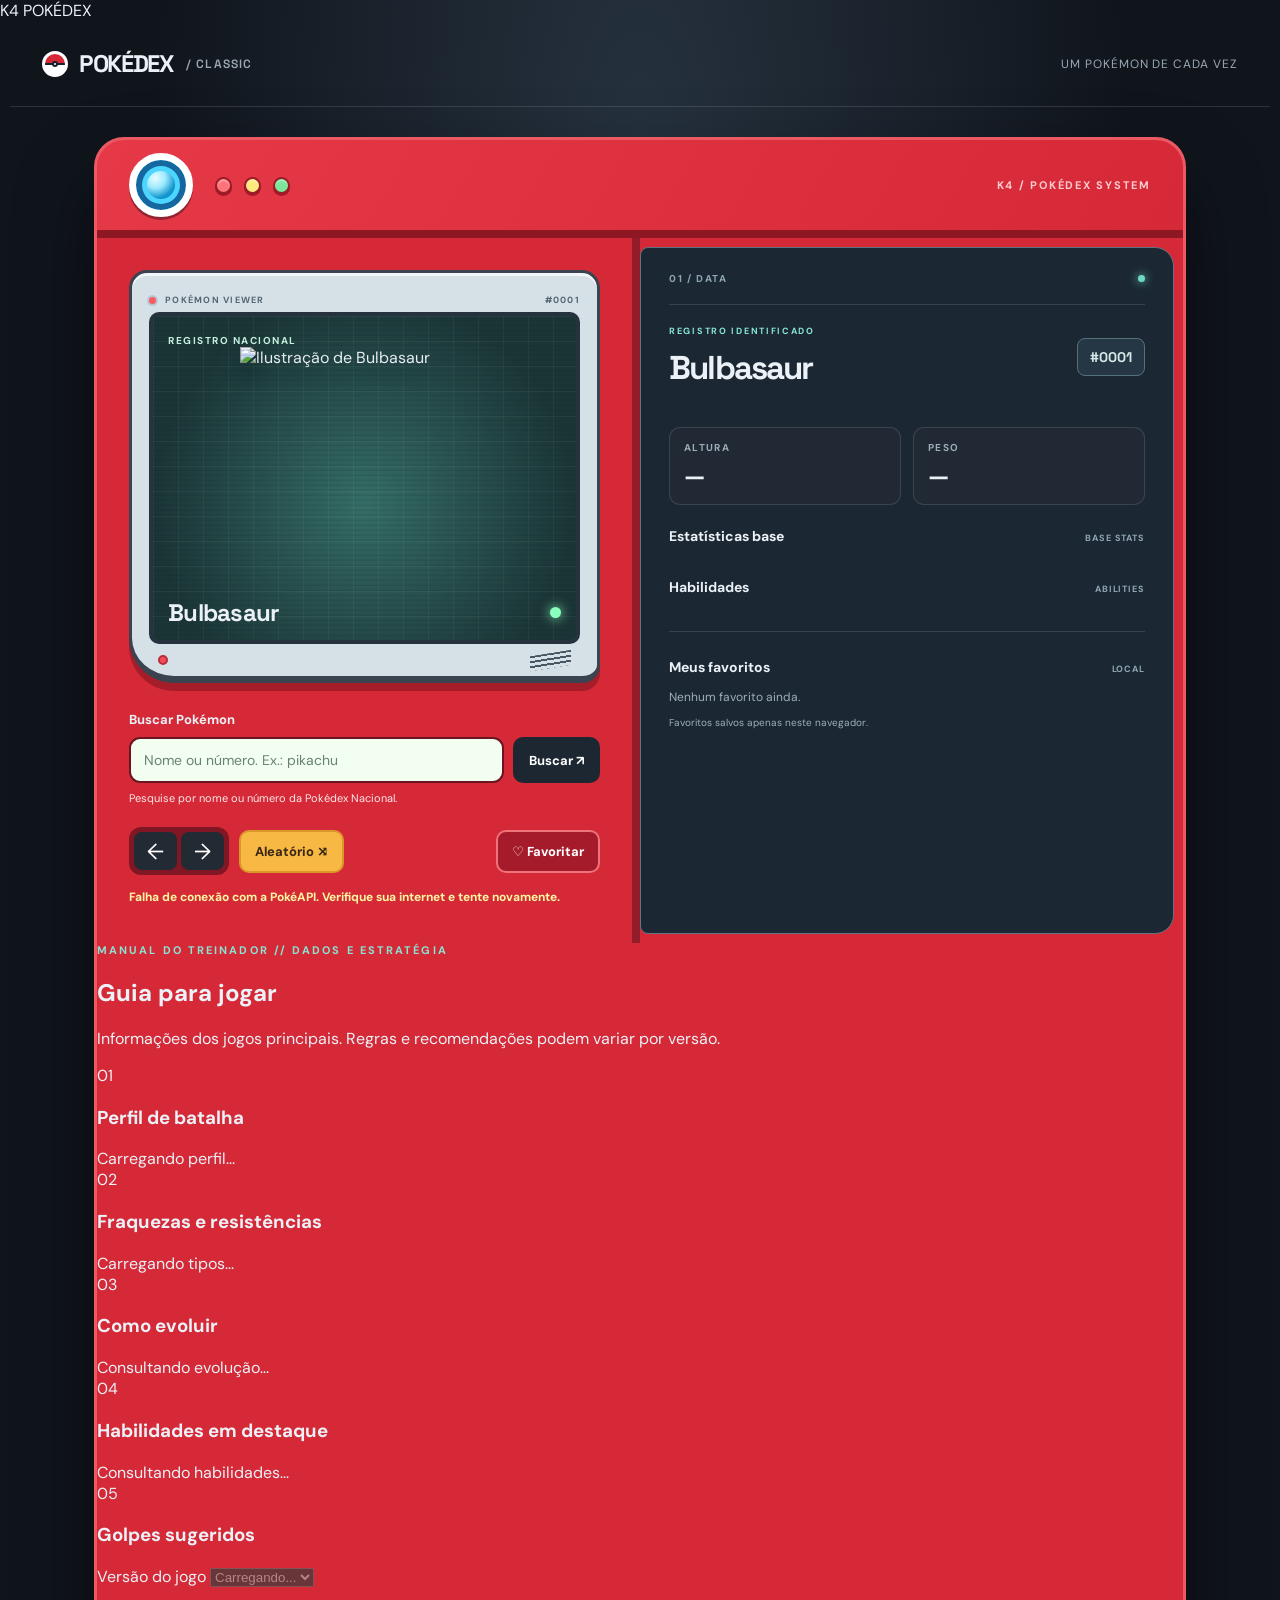
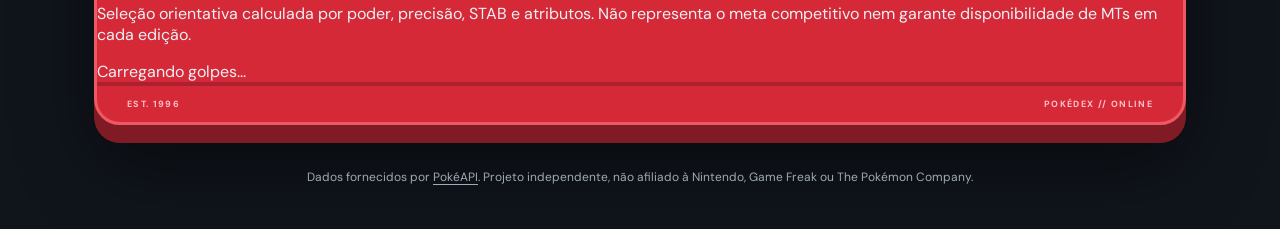
==== pokedex/index.html @ a0736545 "feat: add Poké Ball opening animation and trainer guide layout" ====
<!doctype html>
<html lang="pt-BR">
<head>
  <meta charset="utf-8">
  <meta name="viewport" content="width=device-width, initial-scale=1">
  <meta name="theme-color" content="#d52937">
  <meta name="description" content="Explore Pokémon por nome ou número nesta Pokédex interativa. Veja tipos, atributos, habilidades e salve seus favoritos.">
  <link rel="icon" type="image/png" href="./icon.png">
  <link rel="preconnect" href="https://pokeapi.co">
  <link rel="preconnect" href="https://raw.githubusercontent.com">
  <link rel="stylesheet" href="./style.css?v=2">
  <script src="./guide.js?v=2" defer></script>
  <script src="./script.js?v=2" defer></script>
  <title>Pokédex — Explore o mundo Pokémon</title>
</head>
<body>
  <div id="intro-overlay" class="intro-overlay" aria-hidden="true">
    <div class="intro-content">
      <div class="intro-ball">
        <div class="intro-half intro-half-top"></div>
        <div class="intro-half intro-half-bottom"></div>
        <div class="intro-band"></div>
        <div class="intro-button"></div>
      </div>
      <span class="intro-title">K4 POKÉDEX</span>
    </div>
    <div class="intro-flash"></div>
  </div>
  <a class="skip-link" href="#main">Ir para o conteúdo</a>
  <header class="site-header">
    <a class="brand" href="./" aria-label="Pokédex, página inicial"><span class="brand-ball" aria-hidden="true"></span> POKÉDEX <span class="brand-edition">/ CLASSIC</span></a>
    <span class="header-caption">Um Pokémon de cada vez</span>
  </header>

  <main id="main" class="page">
    <section class="pokedex" aria-label="Pokédex interativa">
      <div class="device-top" aria-hidden="true">
        <div class="lens"><span></span></div>
        <div class="signal signal-red"></div>
        <div class="signal signal-yellow"></div>
        <div class="signal signal-green"></div>
        <span class="device-label">K4 / POKÉDEX SYSTEM</span>
      </div>

      <div class="device-body">
        <section class="left-panel" aria-label="Visualização do Pokémon">
          <div class="screen-frame">
            <div class="screen-top"><span class="camera-dot"></span><span>POKÉMON VIEWER</span><span id="screen-id">#0001</span></div>
            <div class="screen" id="screen">
              <div class="scanlines" aria-hidden="true"></div>
              <span class="screen-tag">REGISTRO NACIONAL</span>
              <img id="pokemon-image" class="pokemon-image" alt="Ilustração de Bulbasaur" src="https://raw.githubusercontent.com/PokeAPI/sprites/master/sprites/pokemon/other/official-artwork/1.png" width="270" height="270" decoding="async">
              <span id="artwork-fallback" class="artwork-fallback" hidden>Imagem indisponível</span>
              <div class="screen-bottom"><h2 id="pokemon-name">Bulbasaur</h2><span class="screen-indicator" aria-hidden="true"></span></div>
            </div>
            <div class="screen-footer"><span class="screen-led" aria-hidden="true"></span><span class="speaker" aria-hidden="true"></span></div>
          </div>

          <form id="search-form" class="search-form" role="search">
            <label for="pokemon-search">Buscar Pokémon</label>
            <div class="search-row">
              <input id="pokemon-search" name="pokemon" type="search" autocomplete="off" spellcheck="false" enterkeyhint="search" maxlength="60" placeholder="Nome ou número. Ex.: pikachu" aria-describedby="search-help">
              <button class="btn btn-search" type="submit">Buscar <span aria-hidden="true">↗</span></button>
            </div>
            <p id="search-help" class="search-hint">Pesquise por nome ou número da Pokédex Nacional.</p>
            <div id="suggestions" class="suggestions" hidden>
              <p>Não encontramos esse nome. Você quis dizer:</p>
              <div id="suggestion-list" class="suggestion-list"></div>
            </div>
          </form>

          <div class="controls">
            <div class="directional" role="group" aria-label="Navegação entre Pokémon">
              <button id="previous" type="button" class="arrow-button" aria-label="Pokémon anterior" title="Pokémon anterior">←</button>
              <button id="next" type="button" class="arrow-button" aria-label="Próximo Pokémon" title="Próximo Pokémon">→</button>
            </div>
            <button id="random" class="btn btn-ghost" type="button">Aleatório <span aria-hidden="true">⤨</span></button>
            <button id="favorite" class="btn btn-favorite" type="button" aria-pressed="false" aria-label="Adicionar Pokémon aos favoritos"><span aria-hidden="true">♡</span> Favoritar</button>
          </div>
          <p id="status" class="status" role="status" aria-live="polite">Preparando sua Pokédex...</p>
        </section>

        <section class="right-panel" aria-label="Dados do Pokémon">
          <div class="panel-heading"><span class="panel-number">01 / DATA</span><span class="panel-dot" aria-hidden="true"></span></div>
          <div class="details-heading"><div><p class="eyebrow">REGISTRO IDENTIFICADO</p><h2 id="detail-name">Bulbasaur</h2></div><span id="detail-id" class="number-badge">#0001</span></div>
          <div id="types" class="types" aria-label="Tipos do Pokémon"></div>

          <div class="measurements">
            <div><span>ALTURA</span><strong id="height">—</strong></div>
            <div><span>PESO</span><strong id="weight">—</strong></div>
          </div>

          <div class="section-heading"><h3>Estatísticas base</h3><span>BASE STATS</span></div>
          <div id="stats" class="stats" aria-label="Estatísticas do Pokémon"></div>

          <div class="section-heading"><h3>Habilidades</h3><span>ABILITIES</span></div>
          <div id="abilities" class="abilities"></div>

          <div class="favorites-heading"><div class="section-heading"><h3>Meus favoritos</h3><span>LOCAL</span></div><button id="clear-favorites" class="text-button" type="button" hidden>Limpar</button></div>
          <div id="favorites-list" class="favorites-list"><p class="empty-message">Nenhum favorito ainda.</p></div>
          <p class="storage-note">Favoritos salvos apenas neste navegador.</p>
        </section>
      </div>
      <section class="battle-guide" aria-labelledby="guide-title">
        <div class="guide-banner">
          <div><p class="eyebrow">MANUAL DO TREINADOR // DADOS E ESTRATÉGIA</p><h2 id="guide-title">Guia para jogar</h2></div>
          <p>Informações dos jogos principais. Regras e recomendações podem variar por versão.</p>
        </div>
        <div class="guide-grid">
          <article class="guide-card">
            <div class="guide-card-title"><span>01</span><h3>Perfil de batalha</h3></div>
            <div id="guide-profile" class="guide-content" aria-live="polite">Carregando perfil...</div>
          </article>
          <article class="guide-card">
            <div class="guide-card-title"><span>02</span><h3>Fraquezas e resistências</h3></div>
            <div id="guide-matchups" class="guide-content">Carregando tipos...</div>
          </article>
          <article class="guide-card">
            <div class="guide-card-title"><span>03</span><h3>Como evoluir</h3></div>
            <div id="guide-evolutions" class="guide-content">Consultando evolução...</div>
          </article>
          <article class="guide-card">
            <div class="guide-card-title"><span>04</span><h3>Habilidades em destaque</h3></div>
            <div id="guide-abilities" class="guide-content">Consultando habilidades...</div>
          </article>
          <article class="guide-card guide-card-wide">
            <div class="guide-card-title"><span>05</span><h3>Golpes sugeridos</h3></div>
            <div class="version-control">
              <label for="game-version">Versão do jogo</label>
              <select id="game-version" aria-label="Selecionar versão para golpes" disabled><option>Carregando...</option></select>
            </div>
            <p class="guide-note">Seleção orientativa calculada por poder, precisão, STAB e atributos. Não representa o meta competitivo nem garante disponibilidade de MTs em cada edição.</p>
            <div id="guide-moves" class="guide-content">Carregando golpes...</div>
          </article>
        </div>
      </section>
      <div class="device-bottom" aria-hidden="true"><span>EST. 1996</span><span>POKÉDEX // ONLINE</span></div>
    </section>

    <footer class="footer">Dados fornecidos por <a href="https://pokeapi.co/" target="_blank" rel="noopener noreferrer">PokéAPI</a>. Projeto independente, não afiliado à Nintendo, Game Freak ou The Pokémon Company.</footer>
  </main>
</body>
</html>
---- pokedex/style.css ----
@import url('https://fonts.googleapis.com/css2?family=DM+Sans:wght@400;500;600;700&family=Space+Grotesk:wght@400;500;600;700&display=swap');

:root {
  color-scheme: dark;
  --bg: #10151c;
  --surface: #191f28;
  --surface-2: #202934;
  --red: #d52937;
  --red-deep: #a71727;
  --yellow: #ffdb70;
  --ink: #ebf1f6;
  --muted: #9ba9b5;
  --line: rgba(255, 255, 255, .12);
  font-family: 'DM Sans', system-ui, -apple-system, BlinkMacSystemFont, 'Segoe UI', sans-serif;
}
* { box-sizing: border-box; }
html { scroll-behavior: smooth; }
body {
  min-width: 320px;
  margin: 0;
  color: var(--ink);
  background: radial-gradient(ellipse at 50% 10%, #26323f 0, transparent 54%), var(--bg);
}
button, input { font: inherit; }
button { cursor: pointer; }
button:disabled { cursor: not-allowed; opacity: .4; }
button:focus-visible, input:focus-visible, a:focus-visible { outline: 3px solid var(--yellow); outline-offset: 4px; }
a { color: inherit; }
[hidden] { display: none !important; }
.skip-link { position: absolute; top: -100px; left: 16px; z-index: 10; padding: 12px; background: white; color: black; }
.skip-link:focus { top: 12px; }
.site-header { max-width: 1260px; margin: 0 auto; padding: 27px 32px; display: flex; align-items: center; justify-content: space-between; gap: 20px; border-bottom: 1px solid var(--line); }
.brand { display: inline-flex; align-items: center; gap: 11px; font-family: 'Space Grotesk', sans-serif; font-weight: 700; font-size: 24px; letter-spacing: -.055em; text-decoration: none; }
.brand-ball { position: relative; display: inline-block; width: 26px; height: 26px; border: 3px solid white; border-radius: 50%; background: linear-gradient(to bottom, var(--red) 0 44%, #1a222b 44% 56%, white 56%); }
.brand-ball::after { content: ''; position: absolute; inset: 7px; border: 2px solid #18222c; background: white; border-radius: 50%; }
.brand-edition { margin-left: 2px; color: var(--muted); font-size: 12px; font-weight: 600; letter-spacing: .1em; }
.header-caption { color: var(--muted); font-size: 12px; letter-spacing: .08em; text-transform: uppercase; }
.page { max-width: 1140px; margin: 0 auto; padding: 30px 24px 40px; }
.introduction { max-width: 760px; margin: 20px auto 34px; text-align: center; }
.eyebrow { margin: 0 0 10px; color: #87e5d4; font-size: 11px; font-weight: 700; letter-spacing: .19em; text-transform: uppercase; }
.introduction h1 { font-family: 'Space Grotesk', sans-serif; font-size: clamp(32px, 5vw, 53px); line-height: 1.1; letter-spacing: -.06em; margin: 0 0 14px; }
.introduction h1 span { color: #ff6d76; }
.introduction > p:last-child { margin: 0; font-size: 15px; color: #b0bdc9; }
.pokedex { border: 3px solid #ed5963; border-radius: 30px 30px 26px 26px; background: var(--red); box-shadow: 0 18px 0 #801a25, 0 40px 80px #0007, inset 0 2px 0 #ff8890; overflow: hidden; }
.device-top { height: 98px; padding: 15px 32px; display: flex; align-items: center; gap: 12px; border-bottom: 8px solid #8d1723; background: linear-gradient(120deg, #e53948, var(--red)); }
.lens { width: 64px; height: 64px; margin-right: 10px; flex: none; border: 7px solid white; border-radius: 50%; box-shadow: 0 3px 0 #932330, inset 0 0 0 6px #1667a0; background: #4bd5ff; display: grid; place-items: center; }
.lens span { width: 28px; height: 28px; border-radius: 50%; background: radial-gradient(circle at 30% 25%, #e8fdff, #9eeaff 35%, #1295cc 70%); }
.signal { width: 17px; height: 17px; border: 2px solid #9b1d28; border-radius: 50%; box-shadow: inset 0 2px 2px #fff5, 0 2px 0 #a31828; }
.signal-red { background: #ff747b; } .signal-yellow { background: #ffe87d; } .signal-green { background: #7ce69b; }
.device-label { margin-left: auto; color: #ffccd1; font-size: 11px; font-weight: 700; letter-spacing: .16em; }
.device-body { display: grid; grid-template-columns: minmax(0, 1fr) minmax(0, 1fr); }
.left-panel { padding: 32px; border-right: 8px solid #921c29; min-width: 0; }
.screen-frame { padding: 15px 17px 10px; border: 3px solid #3a434f; border-bottom: 7px solid #3a434f; border-radius: 18px 18px 18px 45px; background: #d6e0e7; box-shadow: inset 0 3px 0 #ffffffb5, 0 8px 0 #a61d2a; }
.screen-top { height: 24px; display: flex; gap: 9px; align-items: center; color: #536574; font-size: 9px; font-weight: 700; letter-spacing: .14em; }
.screen-top span:last-child { margin-left: auto; }
.camera-dot { width: 7px; height: 7px; border-radius: 50%; background: #fa5a63; box-shadow: 0 0 0 2px #b7c8d3; }
.screen { min-height: 302px; position: relative; padding: 18px 15px 12px; display: flex; flex-direction: column; align-items: center; justify-content: space-between; overflow: hidden; border: 4px solid #26333f; border-radius: 10px; background: radial-gradient(circle at center 58%, #356d66, #1b3536 74%); }
.screen::before { content: ''; position: absolute; inset: 0; background: linear-gradient(#ffffff0b 1px, transparent 1px), linear-gradient(90deg, #ffffff0b 1px, transparent 1px); background-size: 25px 25px; pointer-events: none; }
.scanlines { position: absolute; inset: 0; background: repeating-linear-gradient(to bottom, transparent 0 3px, #061b221a 4px 5px); pointer-events: none; z-index: 2; }
.screen-tag { position: relative; align-self: flex-start; z-index: 3; color: #c3f1df; font-size: 10px; font-weight: 700; letter-spacing: .15em; }
.pokemon-image { position: relative; z-index: 1; max-width: 84%; width: 250px; height: 250px; object-fit: contain; filter: drop-shadow(0 15px 8px #051e2270); transition: opacity .2s, transform .2s; }
.screen.is-loading .pokemon-image { opacity: .4; transform: scale(.96); }
.artwork-fallback { display: grid; place-items: center; min-height: 250px; color: #e0fcf1; text-align: center; }
.screen-bottom { position: relative; z-index: 3; width: 100%; display: flex; align-items: center; justify-content: space-between; }
.screen-bottom h2 { margin: 0; font-family: 'Space Grotesk', sans-serif; font-size: 24px; text-transform: capitalize; letter-spacing: -.03em; }
.screen-indicator { width: 11px; height: 11px; border-radius: 50%; background: #8bffbe; box-shadow: 0 0 12px #8bffbe; }
.screen-footer { display: flex; justify-content: space-between; align-items: center; height: 22px; padding: 10px 9px 0; }
.screen-led { width: 10px; height: 10px; background: #f14d57; border: 2px solid #b82d3c; border-radius: 50%; }
.speaker { width: 41px; height: 15px; background: repeating-linear-gradient(to bottom, #475764 0 2px, transparent 2px 5px); transform: skewY(-9deg); }
.search-form { margin-top: 28px; }
.search-form label { display: block; margin-bottom: 9px; font-size: 13px; font-weight: 700; }
.search-row { display: flex; gap: 9px; }
.search-row input { min-width: 0; flex: 1; border: 2px solid #6b1520; border-radius: 11px; background: #f2fff0; color: #20372c; padding: 12px 13px; font-size: 14px; }
.search-row input::placeholder { color: #698273; opacity: 1; }
.btn { border: 2px solid transparent; border-radius: 10px; padding: 11px 14px; color: white; font-size: 13px; font-weight: 700; transition: transform .15s, background .15s; }
.btn:hover:not(:disabled) { transform: translateY(-2px); }
.btn-search { background: #1c2731; white-space: nowrap; }
.btn-search:hover { background: #344451; }
.search-hint { color: #ffe8e8; font-size: 11px; margin: 8px 0 0; }
.controls { display: flex; align-items: center; flex-wrap: wrap; gap: 10px; margin-top: 22px; }
.directional { display: inline-flex; gap: 4px; padding: 5px; border-radius: 12px; background: #811724; }
.arrow-button { width: 43px; height: 38px; border: none; border-radius: 8px; background: #222a33; color: white; font-size: 22px; }
.arrow-button:hover:not(:disabled) { background: #374650; }
.btn-ghost { background: #f7b944; color: #392714; border-color: #db9729; }
.btn-favorite { margin-left: auto; background: #a51b2b; border-color: #ef737a; }
.btn-favorite[aria-pressed="true"] { background: #fff1f1; color: #9f1b2c; }
.status { min-height: 22px; margin: 14px 0 0; color: #fff4e2; font-size: 12px; }
.status[data-error="true"] { font-weight: 700; color: #fff7a1; }
.right-panel { background: #1b2834; margin: 9px 9px 9px 0; padding: 24px 28px 20px; border: 1px solid #627381; border-radius: 8px 19px 19px 8px; min-width: 0; }
.panel-heading { display: flex; align-items: center; justify-content: space-between; padding-bottom: 19px; border-bottom: 1px solid var(--line); }
.panel-number { font-size: 10px; letter-spacing: .16em; font-weight: 700; color: #8ea5b2; }
.panel-dot { width: 7px; height: 7px; background: #70d9c1; border-radius: 50%; box-shadow: 0 0 9px #70d9c1; }
.details-heading { display: flex; align-items: center; justify-content: space-between; gap: 12px; margin-top: 20px; }
.details-heading h2 { font-family: 'Space Grotesk', sans-serif; font-size: clamp(23px, 3vw, 33px); letter-spacing: -.055em; margin: 0; text-transform: capitalize; overflow-wrap: anywhere; }
.details-heading .eyebrow { font-size: 9px; }
.number-badge { padding: 9px 12px; border: 1px solid #55727a; border-radius: 8px; background: #253744; color: #d6e9e7; font: 700 14px 'Space Grotesk', sans-serif; white-space: nowrap; }
.types { display: flex; flex-wrap: wrap; gap: 8px; margin-top: 16px; }
.type { border-radius: 30px; padding: 6px 12px; background: #45515b; font-size: 11px; font-weight: 700; text-transform: uppercase; letter-spacing: .06em; }
.type-grass { background: #3a775c; } .type-poison { background: #704c96; } .type-fire { background: #a94c3a; } .type-water { background: #3b669c; } .type-electric { background: #8c6a2f; }
.type-psychic { background: #944765; } .type-ice { background: #386d82; } .type-fighting { background: #93513a; } .type-ground { background: #89703e; } .type-rock { background: #736c57; }
.type-bug { background: #586d30; } .type-ghost { background: #53517a; } .type-dragon { background: #514f9e; } .type-dark { background: #444657; } .type-steel { background: #596e79; } .type-fairy { background: #966385; } .type-flying { background: #5c769a; } .type-normal { background: #657079; }
.measurements { display: grid; grid-template-columns: 1fr 1fr; gap: 12px; margin: 22px 0; }
.measurements > div { padding: 13px 14px; border: 1px solid var(--line); border-radius: 11px; background: var(--surface-2); }
.measurements span { display: block; color: #9aadb8; font-size: 10px; letter-spacing: .13em; font-weight: 700; }
.measurements strong { display: block; margin-top: 6px; font: 700 24px 'Space Grotesk', sans-serif; }
.section-heading { display: flex; align-items: baseline; justify-content: space-between; gap: 10px; margin: 20px 0 13px; }
.section-heading h3 { margin: 0; font-size: 14px; }
.section-heading > span { color: #91a6b4; font-size: 9px; font-weight: 700; letter-spacing: .1em; }
.stats { display: grid; gap: 11px; }
.stat-row { display: grid; grid-template-columns: 94px minmax(0, 1fr) 29px; gap: 10px; align-items: center; }
.stat-name { color: #c6d2dc; font-size: 11px; }
.stat-track { height: 7px; border-radius: 8px; background: #354451; overflow: hidden; }
.stat-fill { height: 100%; border-radius: 8px; background: linear-gradient(90deg, #37d7b7, #82efd0); }
.stat-value { text-align: right; font: 700 11px 'Space Grotesk', sans-serif; }
.abilities { display: flex; flex-wrap: wrap; gap: 7px; }
.ability { padding: 7px 10px; border: 1px solid #435969; border-radius: 7px; background: #273845; font-size: 12px; text-transform: capitalize; }
.favorites-heading { display: flex; align-items: baseline; justify-content: space-between; gap: 8px; margin-top: 22px; padding-top: 6px; border-top: 1px solid var(--line); }
.favorites-heading .section-heading { flex: 1; }
.text-button { padding: 5px 0; color: #a9c2cf; border: none; background: none; text-decoration: underline; font-size: 11px; }
.favorites-list { display: flex; flex-wrap: wrap; gap: 7px; }
.favorite-chip { border: 1px solid #546875; border-radius: 8px; color: #f0f7f9; background: #293d4b; padding: 8px 10px; font-size: 11px; text-transform: capitalize; }
.favorite-chip:hover { border-color: #a9e7d9; }
.empty-message, .storage-note { margin: 0; color: #9cafb9; font-size: 12px; }
.storage-note { margin-top: 11px; font-size: 10px; }
.device-bottom { display: flex; justify-content: space-between; padding: 12px 30px; border-top: 4px solid #ad2030; color: #ffc2c7; font-size: 9px; letter-spacing: .15em; font-weight: 700; }
.footer { margin: 42px auto 0; text-align: center; font-size: 12px; line-height: 1.8; color: #9eaab5; }
.footer a { text-underline-offset: 3px; }
@media (max-width: 820px) {
  .device-body { grid-template-columns: 1fr; }
  .left-panel { border-right: 0; border-bottom: 7px solid #921c29; }
  .right-panel { margin: 0 9px 9px; border-radius: 9px; }
  .screen { min-height: 295px; }
}
@media (max-width: 480px) {
  .site-header { padding: 20px; }
  .header-caption, .brand-edition, .device-label { display: none; }
  .page { padding: 20px 12px 30px; }
  .introduction { margin: 13px auto 28px; }
  .introduction > p:last-child { font-size: 13px; }
  .pokedex { border-radius: 20px; }
  .device-top { height: 80px; padding: 10px 20px; }
  .lens { width: 51px; height: 51px; border-width: 5px; }
  .lens span { width: 24px; height: 24px; }
  .left-panel { padding: 18px 14px 24px; }
  .screen-frame { padding: 12px 10px 8px; }
  .screen { min-height: 270px; }
  .pokemon-image { width: 218px; height: 218px; }
  .right-panel { padding: 20px 18px; }
  .controls { gap: 8px; }
  .btn { padding: 10px 11px; }
  .btn-favorite { margin-left: 0; }
  .stat-row { grid-template-columns: 80px minmax(0, 1fr) 25px; gap: 8px; }
}
@media (prefers-reduced-motion: reduce) {
  *, *::before, *::after { scroll-behavior: auto !important; transition: none !important; animation: none !important; }
}
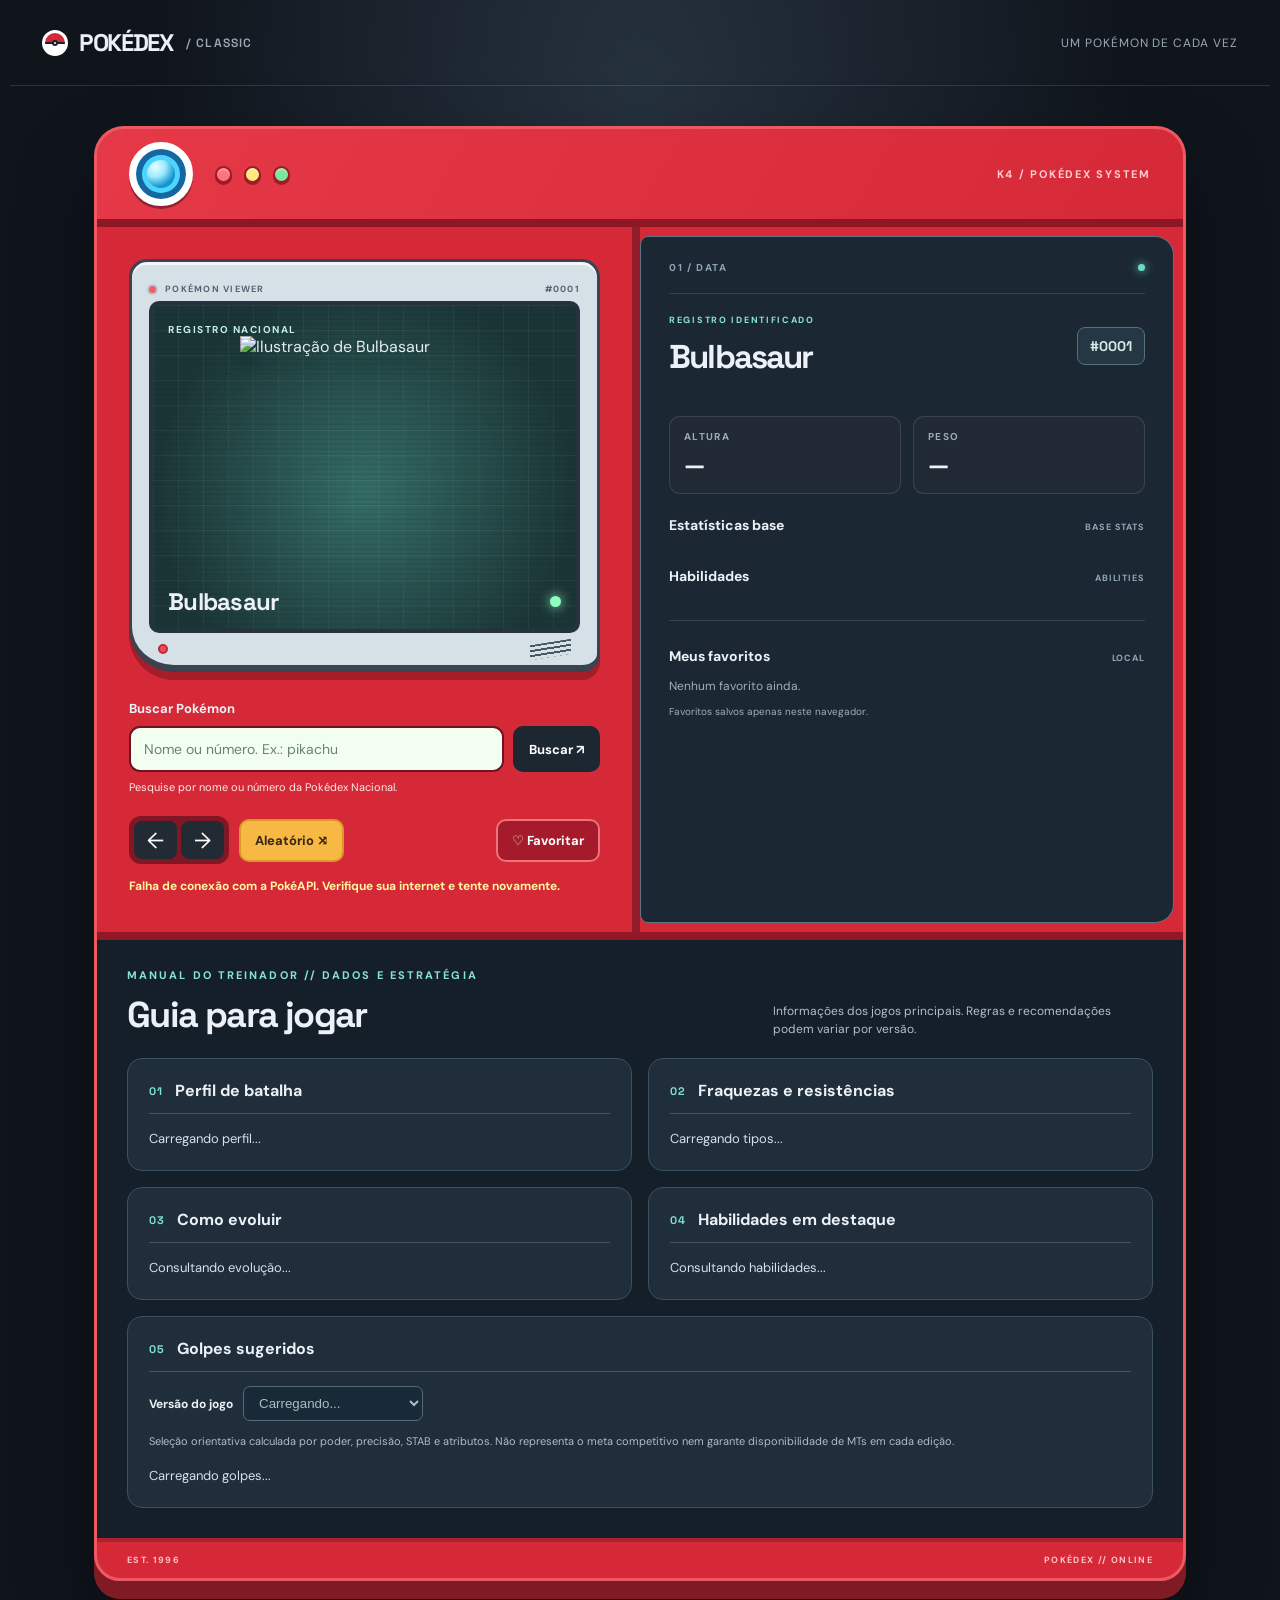
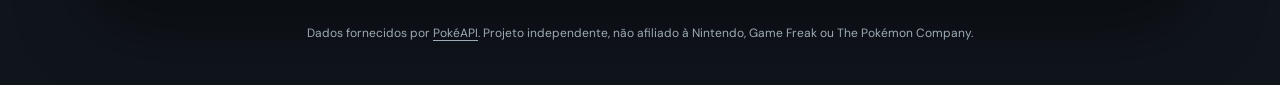
==== commit df977c6b: "feat: load gameplay enhancements before core app" ====
--- a/pokedex/index.html
+++ b/pokedex/index.html
@@ -10,6 +10,7 @@
   <link rel="preconnect" href="https://raw.githubusercontent.com">
   <link rel="stylesheet" href="./style.css?v=2">
   <script src="./guide.js?v=2" defer></script>
+  <script src="./enhancements.js?v=2" defer></script>
   <script src="./script.js?v=2" defer></script>
   <title>Pokédex — Explore o mundo Pokémon</title>
 </head>
--- a/pokedex/style.css
+++ b/pokedex/style.css
@@ -154,3 +154,196 @@
 @media (prefers-reduced-motion: reduce) {
   *, *::before, *::after { scroll-behavior: auto !important; transition: none !important; animation: none !important; }
 }
+
+
+/* Abertura cinematográfica: Pokébola de CSS, sem arquivos pesados. */
+.intro-overlay {
+  position: fixed;
+  z-index: 100;
+  inset: 0;
+  display: grid;
+  place-items: center;
+  overflow: hidden;
+  background: radial-gradient(circle at center, #273440 0%, #0a0f15 75%);
+  animation: intro-dismiss .6s ease 2.65s forwards;
+}
+.intro-content { position: relative; display: flex; flex-direction: column; gap: 30px; align-items: center; animation: intro-appear .65s cubic-bezier(.2,1.5,.5,1) both; }
+.intro-title {
+  font: 700 19px 'Space Grotesk', sans-serif;
+  letter-spacing: .28em;
+  color: #e5f2f6;
+  animation: intro-title-exit .3s ease 2.15s both;
+}
+.intro-ball {
+  width: 164px; height: 164px; position: relative;
+  border-radius: 50%;
+  filter: drop-shadow(0 14px 18px #0009);
+  animation: intro-ball-bounce 1s ease-in-out .55s both;
+}
+.intro-half {
+  position: absolute; left: 0; width: 100%; height: 50%;
+  border: 8px solid #151c26;
+}
+.intro-half-top {
+  top: 0; border-radius: 95px 95px 0 0;
+  border-bottom: 7px solid #151c26;
+  background: radial-gradient(circle at 30% 20%, #ff8b8b, #ed3f4c 46%, #ad1d2e);
+  transform-origin: 50% 100%;
+  animation: intro-open-top .67s cubic-bezier(.2,.8,.2,1) 1.8s both;
+}
+.intro-half-bottom {
+  bottom: 0; border-radius: 0 0 95px 95px;
+  border-top: 7px solid #151c26;
+  background: radial-gradient(circle at 35% 15%, #fff, #d2e1e8 63%, #91a4af);
+  transform-origin: 50% 0;
+  animation: intro-open-bottom .67s cubic-bezier(.2,.8,.2,1) 1.8s both;
+}
+.intro-band {
+  position: absolute; top: calc(50% - 10px); width: 100%; height: 20px;
+  background: #151c26;
+  animation: intro-button-exit .2s ease 1.82s both;
+}
+.intro-button {
+  position: absolute; z-index: 2;
+  top: 50%; left: 50%; width: 49px; height: 49px;
+  border: 11px solid #18202a; border-radius: 50%;
+  background: #f8feff; box-shadow: inset 0 0 0 3px #afc1c9;
+  transform: translate(-50%, -50%);
+  animation: intro-button-pulse .48s ease-in-out 1.2s 2 alternate,
+             intro-button-exit .2s ease 1.82s forwards;
+}
+.intro-flash {
+  position: absolute; width: 20vmax; height: 20vmax;
+  border-radius: 50%; pointer-events: none;
+  background: radial-gradient(circle, white 0, #c4fdf0 18%, #c4fdf000 68%);
+  opacity: 0;
+  animation: intro-flash-out .7s ease 2.06s both;
+}
+@keyframes intro-appear {
+  from { transform: translateY(-70px) scale(.55); opacity: 0; }
+  to { transform: translateY(0) scale(1); opacity: 1; }
+}
+@keyframes intro-ball-bounce {
+  0% { transform: translateY(-18px) rotate(-24deg); }
+  45% { transform: translateY(10px) rotate(12deg); }
+  72% { transform: translateY(-7px) rotate(-5deg); }
+  100% { transform: translateY(0) rotate(0); }
+}
+@keyframes intro-open-top {
+  0% { transform: translate(0, 0) rotate(0); }
+  100% { transform: translate(-32px, -110px) rotate(-24deg); opacity: 0; }
+}
+@keyframes intro-open-bottom {
+  0% { transform: translate(0, 0) rotate(0); }
+  100% { transform: translate(32px, 110px) rotate(24deg); opacity: 0; }
+}
+@keyframes intro-button-pulse {
+  to { background: #d3fff0; box-shadow: 0 0 25px #b7fff2, inset 0 0 0 3px #8acfc7; }
+}
+@keyframes intro-button-exit { to { opacity: 0; } }
+@keyframes intro-title-exit { to { opacity: 0; transform: translateY(14px); } }
+@keyframes intro-flash-out {
+  0% { opacity: 0; transform: scale(.1); }
+  35% { opacity: 1; transform: scale(4); }
+  100% { opacity: 0; transform: scale(8); }
+}
+@keyframes intro-dismiss {
+  0% { opacity: 1; visibility: visible; pointer-events: auto; }
+  99% { opacity: 0; visibility: visible; pointer-events: auto; }
+  100% { opacity: 0; visibility: hidden; pointer-events: none; }
+}
+
+/* O conteúdo principal agora começa diretamente pela Pokédex. */
+.page { padding-top: 40px; }
+
+.suggestions {
+  margin-top: 13px; padding: 12px; background: #6f1521;
+  border: 1px solid #ffa8a8; border-radius: 10px;
+}
+.suggestions p { margin: 0 0 9px; color: #fff0ef; font-size: 12px; }
+.suggestion-list { display: flex; flex-wrap: wrap; gap: 8px; }
+.suggestion-button {
+  border: 1px solid #a3e4d8; background: #203c40; color: #f3fffd;
+  border-radius: 8px; padding: 9px 12px; font-size: 12px; font-weight: 700;
+}
+.suggestion-button:hover { background: #31575c; }
+.battle-guide {
+  padding: 28px 30px 30px;
+  border-top: 8px solid #941725;
+  background: #151f29;
+}
+.guide-banner {
+  display: flex; align-items: end; justify-content: space-between; gap: 20px;
+  margin-bottom: 20px;
+}
+.guide-banner h2 {
+  margin: 0; font: 700 clamp(25px, 3.4vw, 36px) 'Space Grotesk', sans-serif;
+  letter-spacing: -.045em;
+}
+.guide-banner > p {
+  max-width: 380px; margin: 0; font-size: 12px; line-height: 1.5; color: #b0c0ca;
+}
+.guide-grid { display: grid; grid-template-columns: repeat(2, minmax(0, 1fr)); gap: 16px; }
+.guide-card {
+  min-width: 0; padding: 21px;
+  border-radius: 15px; border: 1px solid #3b5160; background: #202d3a;
+}
+.guide-card-wide { grid-column: 1 / -1; }
+.guide-card-title {
+  display: flex; align-items: center; gap: 12px;
+  padding-bottom: 12px; border-bottom: 1px solid #455565;
+}
+.guide-card-title > span {
+  font: 700 11px 'Space Grotesk', sans-serif;
+  color: #7fe5cf; letter-spacing: .1em;
+}
+.guide-card-title h3 { margin: 0; font-size: 16px; font-weight: 700; }
+.guide-content { margin-top: 15px; color: #d5e2eb; font-size: 13px; line-height: 1.55; }
+.guide-content p { margin: 0 0 9px; }
+.guide-content p:last-child { margin-bottom: 0; }
+.guide-note { margin: 12px 0 4px; color: #adbdc8; font-size: 11px; line-height: 1.6; }
+.guide-small { display: block; color: #a8bdc9; font-size: 11px; line-height: 1.55; margin-top: 7px; }
+.guide-row { display: flex; flex-wrap: wrap; gap: 8px; align-items: center; margin-bottom: 10px; }
+.guide-pill {
+  display: inline-flex; align-items: center; gap: 4px;
+  padding: 5px 8px; border: 1px solid #456c76; border-radius: 7px;
+  background: #294653; color: #edf8ff; font-size: 11px;
+}
+.guide-pill-weak { background: #6b3441; border-color: #9e5465; }
+.guide-pill-resist { background: #23544b; border-color: #498878; }
+.guide-pill-immune { background: #4d426d; border-color: #6c6192; }
+.guide-mini-title { margin: 12px 0 7px !important; color: #bfe5dd; font-size: 11px; font-weight: 700; letter-spacing: .08em; }
+.guide-highlight { color: #9bf1d9; font-weight: 700; }
+.guide-list { display: grid; gap: 9px; }
+.evolution-stage { display: flex; align-items: center; gap: 12px; padding: 9px; background: #2b3d4c; border-radius: 10px; }
+.evolution-stage img { width: 62px; height: 62px; object-fit: contain; flex: none; }
+.evolution-stage button { padding: 0; border: 0; color: #e8fff8; background: transparent; font-weight: 700; text-align: left; text-transform: capitalize; }
+.evolution-stage button:hover { text-decoration: underline; }
+.evolution-stage.is-current { border: 1px solid #75d7bc; }
+.evolution-condition { color: #aec0cc; font-size: 11px; overflow-wrap: anywhere; }
+.ability-analysis { margin-top: 11px; border-left: 3px solid #75d7bc; padding: 3px 0 3px 12px; }
+.ability-analysis strong { color: #f3faff; }
+.version-control { display: flex; flex-wrap: wrap; align-items: center; gap: 10px; margin-top: 14px; }
+.version-control label { font-size: 12px; font-weight: 700; }
+.version-control select {
+  min-width: 180px; max-width: 100%; padding: 8px 11px; border: 1px solid #6d8493;
+  border-radius: 7px; background: #152a36; color: #e5f8ff; cursor: pointer;
+}
+.moves-grid { display: grid; grid-template-columns: repeat(2, minmax(0, 1fr)); gap: 10px; }
+.move-card { border: 1px solid #415b66; border-radius: 10px; padding: 12px; background: #283d4b; }
+.move-card-title { display: flex; flex-wrap: wrap; justify-content: space-between; gap: 8px; }
+.move-card strong { font-size: 14px; }
+.move-card-meta { margin-top: 5px; color: #afc5d0; font-size: 11px; }
+@media (max-width: 820px) {
+  .guide-banner { align-items: start; flex-direction: column; }
+}
+@media (max-width: 630px) {
+  .guide-grid, .moves-grid { grid-template-columns: 1fr; }
+  .guide-card-wide { grid-column: auto; }
+  .battle-guide { padding: 23px 15px; }
+  .guide-card { padding: 16px; }
+  .intro-ball { transform: scale(.86); }
+}
+@media (prefers-reduced-motion: reduce) {
+  .intro-overlay { display: none !important; }
+}
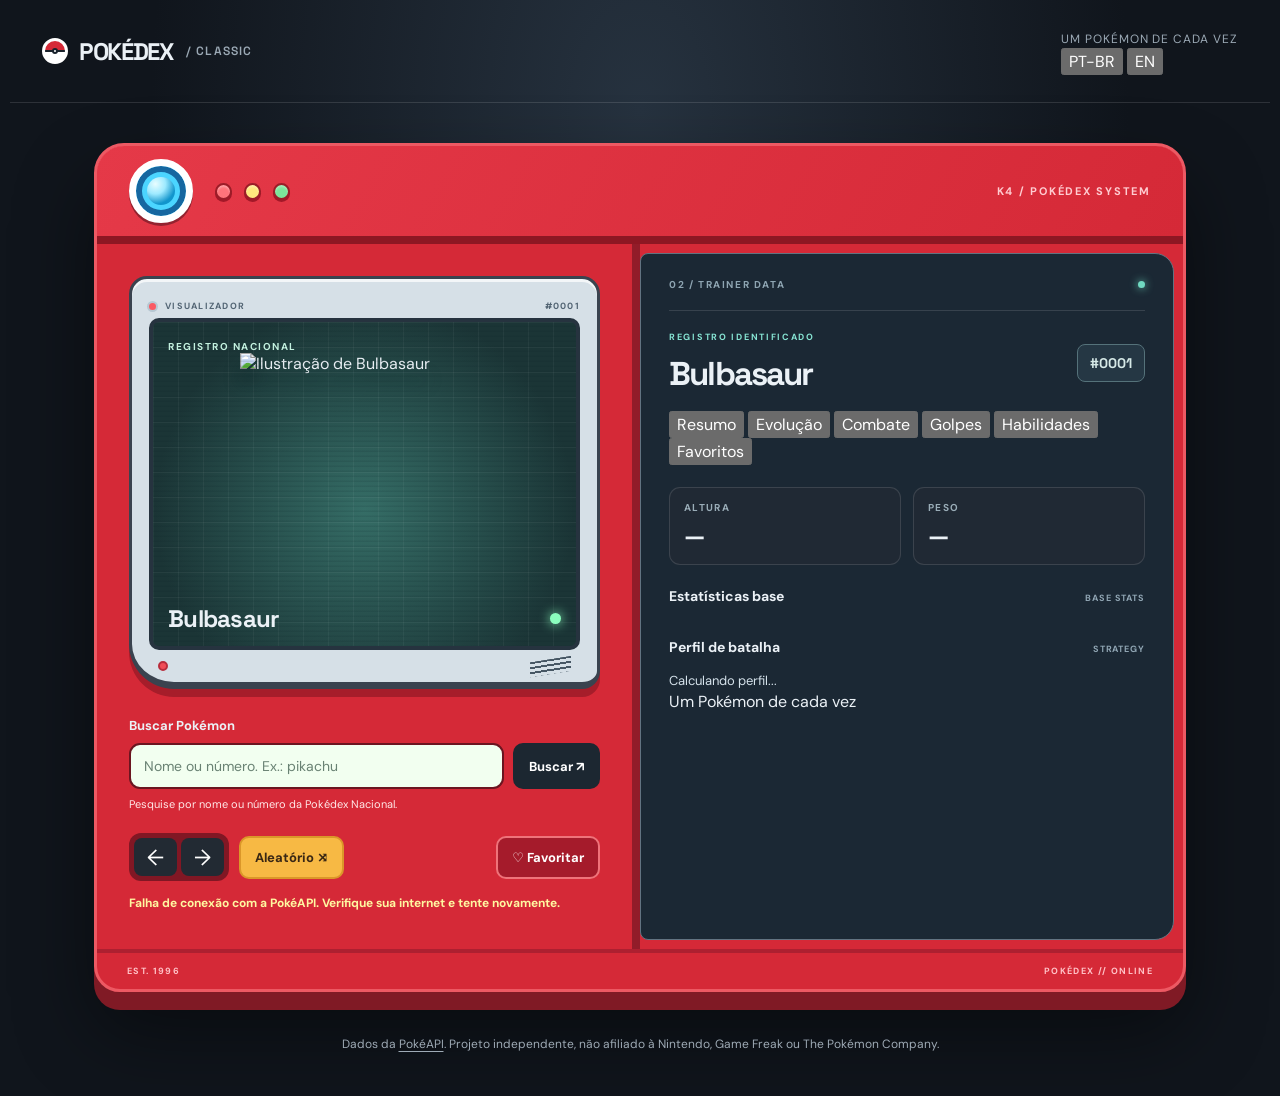
==== commit 02af621c: "feat: move full trainer guide into six compact right-screen tabs and add header language selector" ====
--- a/pokedex/index.html
+++ b/pokedex/index.html
@@ -8,10 +8,12 @@
   <link rel="icon" type="image/png" href="./icon.png">
   <link rel="preconnect" href="https://pokeapi.co">
   <link rel="preconnect" href="https://raw.githubusercontent.com">
-  <link rel="stylesheet" href="./style.css?v=2">
-  <script src="./guide.js?v=2" defer></script>
-  <script src="./enhancements.js?v=2" defer></script>
-  <script src="./script.js?v=2" defer></script>
+  <link rel="stylesheet" href="./style.css?v=3">
+  <script src="./guide.js?v=3" defer></script>
+  <script src="./i18n.js?v=3" defer></script>
+  <script src="./enhancements.js?v=3" defer></script>
+  <script src="./script.js?v=3" defer></script>
+  <script src="./tabs.js?v=3" defer></script>
   <title>Pokédex — Explore o mundo Pokémon</title>
 </head>
 <body>
@@ -30,7 +32,13 @@
   <a class="skip-link" href="#main">Ir para o conteúdo</a>
   <header class="site-header">
     <a class="brand" href="./" aria-label="Pokédex, página inicial"><span class="brand-ball" aria-hidden="true"></span> POKÉDEX <span class="brand-edition">/ CLASSIC</span></a>
-    <span class="header-caption">Um Pokémon de cada vez</span>
+    <div class="header-actions">
+      <span class="header-caption" data-i18n="header.caption">Um Pokémon de cada vez</span>
+      <div class="language-switch" role="group" aria-label="Idioma / Language">
+        <button type="button" data-language="pt" aria-pressed="true">PT-BR</button>
+        <button type="button" data-language="en" aria-pressed="false">EN</button>
+      </div>
+    </div>
   </header>
 
   <main id="main" class="page">
@@ -46,10 +54,10 @@
       <div class="device-body">
         <section class="left-panel" aria-label="Visualização do Pokémon">
           <div class="screen-frame">
-            <div class="screen-top"><span class="camera-dot"></span><span>POKÉMON VIEWER</span><span id="screen-id">#0001</span></div>
+            <div class="screen-top"><span class="camera-dot"></span><span data-i18n="screen.viewer">POKÉMON VIEWER</span><span id="screen-id">#0001</span></div>
             <div class="screen" id="screen">
               <div class="scanlines" aria-hidden="true"></div>
-              <span class="screen-tag">REGISTRO NACIONAL</span>
+              <span class="screen-tag" data-i18n="screen.registry">REGISTRO NACIONAL</span>
               <img id="pokemon-image" class="pokemon-image" alt="Ilustração de Bulbasaur" src="https://raw.githubusercontent.com/PokeAPI/sprites/master/sprites/pokemon/other/official-artwork/1.png" width="270" height="270" decoding="async">
               <span id="artwork-fallback" class="artwork-fallback" hidden>Imagem indisponível</span>
               <div class="screen-bottom"><h2 id="pokemon-name">Bulbasaur</h2><span class="screen-indicator" aria-hidden="true"></span></div>
@@ -58,87 +66,111 @@
           </div>
 
           <form id="search-form" class="search-form" role="search">
-            <label for="pokemon-search">Buscar Pokémon</label>
+            <label for="pokemon-search" data-i18n="search.label">Buscar Pokémon</label>
             <div class="search-row">
-              <input id="pokemon-search" name="pokemon" type="search" autocomplete="off" spellcheck="false" enterkeyhint="search" maxlength="60" placeholder="Nome ou número. Ex.: pikachu" aria-describedby="search-help">
-              <button class="btn btn-search" type="submit">Buscar <span aria-hidden="true">↗</span></button>
+              <input id="pokemon-search" name="pokemon" type="search" autocomplete="off" spellcheck="false" enterkeyhint="search" maxlength="60" placeholder="Nome ou número. Ex.: pikachu" data-i18n-placeholder="search.placeholder" aria-describedby="search-help">
+              <button class="btn btn-search" type="submit"><span data-i18n="search.button">Buscar ↗</span></button>
             </div>
-            <p id="search-help" class="search-hint">Pesquise por nome ou número da Pokédex Nacional.</p>
+            <p id="search-help" class="search-hint" data-i18n="search.help">Pesquise por nome ou número da Pokédex Nacional.</p>
             <div id="suggestions" class="suggestions" hidden>
-              <p>Não encontramos esse nome. Você quis dizer:</p>
+              <p data-i18n="search.similar">Não encontramos esse nome. Você quis dizer:</p>
               <div id="suggestion-list" class="suggestion-list"></div>
             </div>
           </form>
 
           <div class="controls">
             <div class="directional" role="group" aria-label="Navegação entre Pokémon">
-              <button id="previous" type="button" class="arrow-button" aria-label="Pokémon anterior" title="Pokémon anterior">←</button>
-              <button id="next" type="button" class="arrow-button" aria-label="Próximo Pokémon" title="Próximo Pokémon">→</button>
+              <button id="previous" type="button" class="arrow-button" aria-label="Pokémon anterior" data-i18n-aria="controls.prevLabel" title="Pokémon anterior">←</button>
+              <button id="next" type="button" class="arrow-button" aria-label="Próximo Pokémon" data-i18n-aria="controls.nextLabel" title="Próximo Pokémon">→</button>
             </div>
-            <button id="random" class="btn btn-ghost" type="button">Aleatório <span aria-hidden="true">⤨</span></button>
+            <button id="random" class="btn btn-ghost" type="button"><span data-i18n="controls.random">Aleatório ⤨</span></button>
             <button id="favorite" class="btn btn-favorite" type="button" aria-pressed="false" aria-label="Adicionar Pokémon aos favoritos"><span aria-hidden="true">♡</span> Favoritar</button>
           </div>
-          <p id="status" class="status" role="status" aria-live="polite">Preparando sua Pokédex...</p>
+          <p id="status" class="status" role="status" aria-live="polite" data-i18n="status.initial">Preparando sua Pokédex...</p>
         </section>
 
-        <section class="right-panel" aria-label="Dados do Pokémon">
-          <div class="panel-heading"><span class="panel-number">01 / DATA</span><span class="panel-dot" aria-hidden="true"></span></div>
-          <div class="details-heading"><div><p class="eyebrow">REGISTRO IDENTIFICADO</p><h2 id="detail-name">Bulbasaur</h2></div><span id="detail-id" class="number-badge">#0001</span></div>
+        <section class="right-panel" aria-label="Informações do Pokémon">
+          <div class="panel-heading">
+            <span class="panel-number">02 / TRAINER DATA</span>
+            <span class="panel-dot" aria-hidden="true"></span>
+          </div>
+          <div class="details-heading">
+            <div><p class="eyebrow" data-i18n="details.identification">REGISTRO IDENTIFICADO</p><h2 id="detail-name">Bulbasaur</h2></div>
+            <span id="detail-id" class="number-badge">#0001</span>
+          </div>
           <div id="types" class="types" aria-label="Tipos do Pokémon"></div>
 
-          <div class="measurements">
-            <div><span>ALTURA</span><strong id="height">—</strong></div>
-            <div><span>PESO</span><strong id="weight">—</strong></div>
+          <nav id="detail-tabs" class="detail-tabs" role="tablist" aria-label="Informações do Pokémon" data-i18n-aria="tablist">
+            <button id="tab-summary" class="detail-tab" type="button" role="tab" aria-selected="true" aria-controls="panel-summary" tabindex="0" data-tab="summary" data-i18n="tabs.summary">Resumo</button>
+            <button id="tab-evolution" class="detail-tab detail-tab-highlight" type="button" role="tab" aria-selected="false" aria-controls="panel-evolution" tabindex="-1" data-tab="evolution" data-i18n="tabs.evolution">Evolução</button>
+            <button id="tab-battle" class="detail-tab" type="button" role="tab" aria-selected="false" aria-controls="panel-battle" tabindex="-1" data-tab="battle" data-i18n="tabs.battle">Combate</button>
+            <button id="tab-moves" class="detail-tab" type="button" role="tab" aria-selected="false" aria-controls="panel-moves" tabindex="-1" data-tab="moves" data-i18n="tabs.moves">Golpes</button>
+            <button id="tab-abilities" class="detail-tab" type="button" role="tab" aria-selected="false" aria-controls="panel-abilities" tabindex="-1" data-tab="abilities" data-i18n="tabs.abilities">Habilidades</button>
+            <button id="tab-favorites" class="detail-tab" type="button" role="tab" aria-selected="false" aria-controls="panel-favorites" tabindex="-1" data-tab="favorites" data-i18n="tabs.favorites">Favoritos</button>
+          </nav>
+
+          <div class="tab-viewport">
+            <section id="panel-summary" class="tab-panel" role="tabpanel" aria-labelledby="tab-summary" tabindex="0">
+              <div class="measurements">
+                <div><span data-i18n="details.height">ALTURA</span><strong id="height">—</strong></div>
+                <div><span data-i18n="details.weight">PESO</span><strong id="weight">—</strong></div>
+              </div>
+              <div class="section-heading"><h3 data-i18n="details.stats">Estatísticas base</h3><span>BASE STATS</span></div>
+              <div id="stats" class="stats" aria-label="Estatísticas do Pokémon"></div>
+              <div class="section-heading"><h3 data-i18n="guide.profile">Perfil de batalha</h3><span>STRATEGY</span></div>
+              <div id="guide-profile" class="guide-content" data-loading="true" data-i18n="guide.profile.loading">Calculando perfil...</div>
+            </section>
+
+            <section id="panel-evolution" class="tab-panel" role="tabpanel" aria-labelledby="tab-evolution" tabindex="0" hidden>
+              <div class="section-heading"><h3 data-i18n="guide.evolutions">Como e onde evoluir</h3><span>EVOLUTION</span></div>
+              <div id="guide-evolutions" class="guide-content" data-i18n="guide.evolution.loading">Consultando evolução...</div>
+              <div class="section-heading section-divider"><h3 data-i18n="guide.encounters">Onde encontrar no jogo</h3><span>LOCATIONS</span></div>
+              <div class="version-control">
+                <label for="encounter-version" data-i18n="guide.encounters.version">Edição para captura</label>
+                <select id="encounter-version" disabled><option data-i18n="guide.loading">Carregando informações...</option></select>
+              </div>
+              <p class="guide-note" data-i18n="guide.encounters.help">Locais de captura registrados para as versões disponíveis.</p>
+              <div id="guide-encounters" class="guide-content" data-i18n="guide.encounters.loading">Consultando locais...</div>
+            </section>
+
+            <section id="panel-battle" class="tab-panel" role="tabpanel" aria-labelledby="tab-battle" tabindex="0" hidden>
+              <div class="section-heading"><h3 data-i18n="guide.matchups">Fraquezas e resistências</h3><span>TYPE CHART</span></div>
+              <div id="guide-matchups" class="guide-content" data-i18n="guide.type.loading">Consultando tipos...</div>
+            </section>
+
+            <section id="panel-moves" class="tab-panel" role="tabpanel" aria-labelledby="tab-moves" tabindex="0" hidden>
+              <div class="section-heading"><h3 data-i18n="guide.moves">Golpes sugeridos</h3><span>MOVESET</span></div>
+              <div class="version-control">
+                <label for="game-version" data-i18n="guide.game">Versão do jogo</label>
+                <select id="game-version" disabled><option data-i18n="guide.loading">Carregando informações...</option></select>
+              </div>
+              <p class="guide-note" data-i18n="guide.notes">Sugestões calculadas por atributos, tipo, poder e precisão. Variam por jogo.</p>
+              <div id="guide-moves" class="guide-content" data-i18n="guide.moves.loading">Carregando golpes...</div>
+            </section>
+
+            <section id="panel-abilities" class="tab-panel" role="tabpanel" aria-labelledby="tab-abilities" tabindex="0" hidden>
+              <div class="section-heading"><h3 data-i18n="details.abilities">Habilidades</h3><span>ABILITIES</span></div>
+              <div id="abilities" class="abilities"></div>
+              <div class="section-heading"><h3 data-i18n="guide.abilities">Habilidades em destaque</h3><span>DETAILS</span></div>
+              <div id="guide-abilities" class="guide-content" data-i18n="guide.abilities.loading">Consultando habilidades...</div>
+            </section>
+
+            <section id="panel-favorites" class="tab-panel" role="tabpanel" aria-labelledby="tab-favorites" tabindex="0" hidden>
+              <div class="favorites-heading">
+                <div class="section-heading"><h3 data-i18n="details.favorites">Meus favoritos</h3><span>LOCAL</span></div>
+                <button id="clear-favorites" class="text-button" type="button" data-i18n="details.clear" hidden>Limpar</button>
+              </div>
+              <div id="favorites-list" class="favorites-list"><p class="empty-message" data-i18n="details.empty">Nenhum favorito ainda.</p></div>
+              <p class="storage-note" data-i18n="details.saved">Favoritos salvos apenas neste navegador.</p>
+            </section>
           </div>
-
-          <div class="section-heading"><h3>Estatísticas base</h3><span>BASE STATS</span></div>
-          <div id="stats" class="stats" aria-label="Estatísticas do Pokémon"></div>
-
-          <div class="section-heading"><h3>Habilidades</h3><span>ABILITIES</span></div>
-          <div id="abilities" class="abilities"></div>
-
-          <div class="favorites-heading"><div class="section-heading"><h3>Meus favoritos</h3><span>LOCAL</span></div><button id="clear-favorites" class="text-button" type="button" hidden>Limpar</button></div>
-          <div id="favorites-list" class="favorites-list"><p class="empty-message">Nenhum favorito ainda.</p></div>
-          <p class="storage-note">Favoritos salvos apenas neste navegador.</p>
+          <div class="panel-shortcut"><span class="shortcut-dot" aria-hidden="true"></span><span data-i18n="header.caption">Um Pokémon de cada vez</span></div>
         </section>
       </div>
-      <section class="battle-guide" aria-labelledby="guide-title">
-        <div class="guide-banner">
-          <div><p class="eyebrow">MANUAL DO TREINADOR // DADOS E ESTRATÉGIA</p><h2 id="guide-title">Guia para jogar</h2></div>
-          <p>Informações dos jogos principais. Regras e recomendações podem variar por versão.</p>
-        </div>
-        <div class="guide-grid">
-          <article class="guide-card">
-            <div class="guide-card-title"><span>01</span><h3>Perfil de batalha</h3></div>
-            <div id="guide-profile" class="guide-content" aria-live="polite">Carregando perfil...</div>
-          </article>
-          <article class="guide-card">
-            <div class="guide-card-title"><span>02</span><h3>Fraquezas e resistências</h3></div>
-            <div id="guide-matchups" class="guide-content">Carregando tipos...</div>
-          </article>
-          <article class="guide-card">
-            <div class="guide-card-title"><span>03</span><h3>Como evoluir</h3></div>
-            <div id="guide-evolutions" class="guide-content">Consultando evolução...</div>
-          </article>
-          <article class="guide-card">
-            <div class="guide-card-title"><span>04</span><h3>Habilidades em destaque</h3></div>
-            <div id="guide-abilities" class="guide-content">Consultando habilidades...</div>
-          </article>
-          <article class="guide-card guide-card-wide">
-            <div class="guide-card-title"><span>05</span><h3>Golpes sugeridos</h3></div>
-            <div class="version-control">
-              <label for="game-version">Versão do jogo</label>
-              <select id="game-version" aria-label="Selecionar versão para golpes" disabled><option>Carregando...</option></select>
-            </div>
-            <p class="guide-note">Seleção orientativa calculada por poder, precisão, STAB e atributos. Não representa o meta competitivo nem garante disponibilidade de MTs em cada edição.</p>
-            <div id="guide-moves" class="guide-content">Carregando golpes...</div>
-          </article>
-        </div>
-      </section>
-      <div class="device-bottom" aria-hidden="true"><span>EST. 1996</span><span>POKÉDEX // ONLINE</span></div>
+      <div class="device-bottom" aria-hidden="true"><span>EST. 1996</span><span data-i18n="footer.built">POKÉDEX // ONLINE</span></div>
     </section>
 
-    <footer class="footer">Dados fornecidos por <a href="https://pokeapi.co/" target="_blank" rel="noopener noreferrer">PokéAPI</a>. Projeto independente, não afiliado à Nintendo, Game Freak ou The Pokémon Company.</footer>
+    <footer class="footer"><span data-i18n="footer.data">Dados da</span> <a href="https://pokeapi.co/" target="_blank" rel="noopener noreferrer">PokéAPI</a>. <span data-i18n="footer.disclaimer">Projeto independente, não afiliado à Nintendo, Game Freak ou The Pokémon Company.</span></footer>
   </main>
 </body>
 </html>
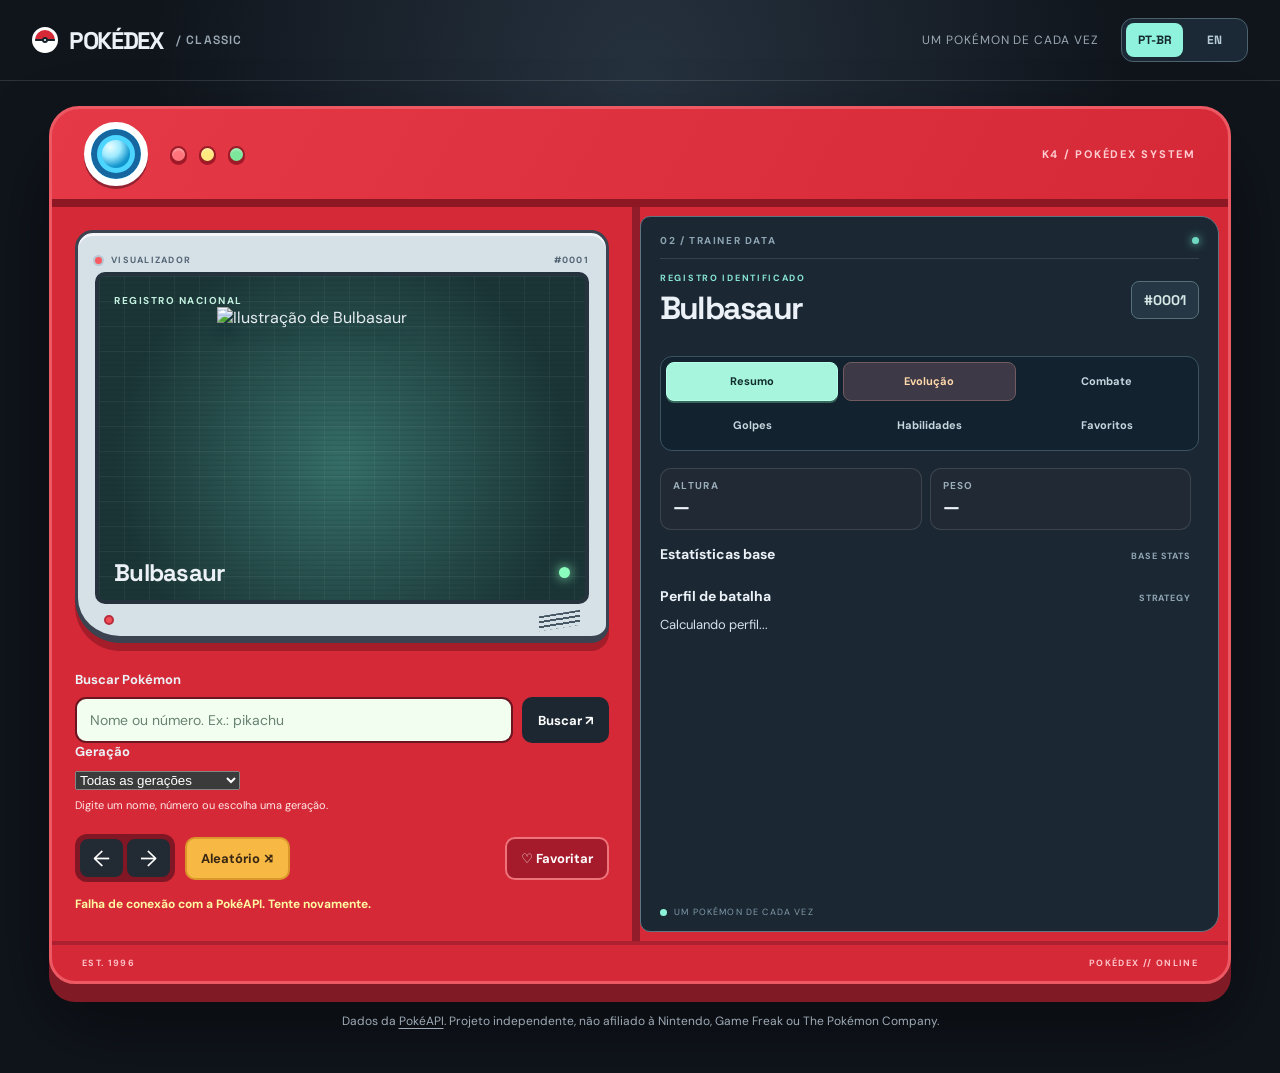
==== commit 45dd14f4: "feat: add generation selector, live search and PT ability dictionaries" ====
--- a/pokedex/index.html
+++ b/pokedex/index.html
@@ -8,12 +8,15 @@
   <link rel="icon" type="image/png" href="./icon.png">
   <link rel="preconnect" href="https://pokeapi.co">
   <link rel="preconnect" href="https://raw.githubusercontent.com">
-  <link rel="stylesheet" href="./style.css?v=3">
+  <link rel="stylesheet" href="./style.css?v=4">
   <script src="./guide.js?v=3" defer></script>
-  <script src="./i18n.js?v=3" defer></script>
-  <script src="./enhancements.js?v=3" defer></script>
-  <script src="./script.js?v=3" defer></script>
-  <script src="./tabs.js?v=3" defer></script>
+  <script src="./ability-names.js?v=4" defer></script>
+  <script src="./catalog.js?v=4" defer></script>
+  <script src="./i18n.js?v=4" defer></script>
+  <script src="./enhancements.js?v=4" defer></script>
+  <script src="./script.js?v=4" defer></script>
+  <script src="./tabs.js?v=4" defer></script>
+  <script src="./search.js?v=4" defer></script>
   <title>Pokédex — Explore o mundo Pokémon</title>
 </head>
 <body>
@@ -71,8 +74,23 @@
               <input id="pokemon-search" name="pokemon" type="search" autocomplete="off" spellcheck="false" enterkeyhint="search" maxlength="60" placeholder="Nome ou número. Ex.: pikachu" data-i18n-placeholder="search.placeholder" aria-describedby="search-help">
               <button class="btn btn-search" type="submit"><span data-i18n="search.button">Buscar ↗</span></button>
             </div>
-            <p id="search-help" class="search-hint" data-i18n="search.help">Pesquise por nome ou número da Pokédex Nacional.</p>
-            <div id="suggestions" class="suggestions" hidden>
+            <div class="generation-row">
+              <label for="generation-filter" data-i18n="search.generation">Geração</label>
+              <select id="generation-filter" name="generation" aria-label="Geração">
+                <option value="0" data-i18n="search.genAll">Todas as gerações</option>
+                <option value="1">1ª geração · #001–151</option>
+                <option value="2">2ª geração · #152–251</option>
+                <option value="3">3ª geração · #252–386</option>
+                <option value="4">4ª geração · #387–493</option>
+                <option value="5">5ª geração · #494–649</option>
+                <option value="6">6ª geração · #650–721</option>
+                <option value="7">7ª geração · #722–809</option>
+                <option value="8">8ª geração · #810–905</option>
+                <option value="9">9ª geração · #906–1025</option>
+              </select>
+            </div>
+            <p id="search-help" class="search-hint" data-i18n="search.help">Digite um nome, número ou escolha uma geração.</p>
+            <div id="suggestions" class="suggestions" role="region" aria-label="Sugestões de Pokémon" data-i18n-aria="search.suggest" hidden>
               <p data-i18n="search.similar">Não encontramos esse nome. Você quis dizer:</p>
               <div id="suggestion-list" class="suggestion-list"></div>
             </div>
--- a/pokedex/style.css
+++ b/pokedex/style.css
@@ -347,3 +347,136 @@
 @media (prefers-reduced-motion: reduce) {
   .intro-overlay { display: none !important; }
 }
+
+/* v3: compact dual-screen layout. All trainer information stays inside screen 2. */
+.site-header { max-width: 1280px; padding-block: 18px; }
+.header-actions { display: flex; align-items: center; gap: 22px; margin-left: auto; }
+.language-switch {
+  display: inline-flex; gap: 3px; padding: 4px;
+  border: 1px solid #4c606e; border-radius: 12px; background: #1a2935;
+}
+.language-switch button {
+  min-width: 57px; padding: 9px 11px; border: 0; border-radius: 8px;
+  color: #b5cbd6; background: transparent; font: 700 12px 'Space Grotesk', sans-serif;
+}
+.language-switch button.is-current { color: #14282e; background: #8ef2dc; }
+.language-switch button:hover:not(.is-current) { color: #fff; background: #334653; }
+.page { max-width: 1230px; padding-top: 25px; }
+.device-body { align-items: stretch; }
+.left-panel { padding: 23px; }
+.right-panel {
+  display: flex; flex-direction: column;
+  min-width: 0; margin: 9px 9px 9px 0; padding: 17px 19px 13px;
+  border-radius: 10px 18px 18px 10px;
+}
+.panel-heading { padding-bottom: 11px; }
+.details-heading { margin-top: 13px; }
+.details-heading h2 { font-size: clamp(22px, 2.8vw, 32px); }
+.details-heading .eyebrow { margin-bottom: 4px; }
+.right-panel > .types { margin-top: 10px; }
+.right-panel .type { padding: 5px 9px; font-size: 10px; }
+.detail-tabs {
+  display: grid; grid-template-columns: repeat(3, minmax(0, 1fr));
+  gap: 5px; margin: 18px 0 8px;
+  padding: 5px; border: 1px solid #3c5362; border-radius: 12px;
+  background: #12222f;
+}
+.detail-tab {
+  min-width: 0; min-height: 39px;
+  padding: 9px 4px; border: 1px solid transparent; border-radius: 8px;
+  background: transparent; color: #c7d5de; font-size: 11px; font-weight: 700;
+  text-align: center; line-height: 1.2;
+  transition: background .15s ease, color .15s ease;
+}
+.detail-tab:hover { background: #2f4656; color: white; }
+.detail-tab[aria-selected="true"] {
+  background: #a7f5dc; border-color: #b8ffe9; color: #102d2d;
+  box-shadow: 0 2px 0 #37675d;
+}
+.detail-tab-highlight:not([aria-selected="true"]) {
+  background: #3d3946; color: #ffd8ac;
+  border-color: #715b60;
+}
+.tab-viewport {
+  min-height: 305px;
+  max-height: 432px;
+  flex: 1 1 auto;
+  padding: 0 8px 8px 0;
+  overflow-y: auto; overflow-x: hidden;
+  scrollbar-width: thin; scrollbar-color: #4e7181 transparent;
+  overscroll-behavior: contain;
+}
+.tab-panel { animation: panel-switch .16s ease-out both; }
+.tab-panel[hidden] { display: none !important; }
+.tab-panel > .section-heading:first-child { margin-top: 7px; }
+@keyframes panel-switch {
+  from { opacity: .65; transform: translateY(5px); }
+  to { opacity: 1; transform: translateY(0); }
+}
+.panel-shortcut {
+  display: flex; align-items: center; gap: 7px; margin-top: auto;
+  padding-top: 12px; color: #809aa8; font-size: 9px;
+  text-transform: uppercase; letter-spacing: .13em;
+}
+.shortcut-dot { width: 7px; height: 7px; border-radius: 50%; background: #8cf3d8; }
+#panel-summary .measurements { margin: 9px 0 15px; gap: 8px; }
+#panel-summary .measurements > div { padding: 10px 12px; }
+#panel-summary .measurements strong { margin-top: 2px; font-size: 19px; }
+#panel-summary .section-heading { margin: 14px 0 10px; }
+#panel-summary .stats { gap: 9px; }
+#panel-summary .stat-row { grid-template-columns: 92px minmax(0, 1fr) 28px; }
+#panel-summary #guide-profile { margin-top: 8px; }
+#panel-summary #guide-profile p { margin-bottom: 4px; }
+.tab-panel .guide-content { margin-top: 10px; line-height: 1.55; }
+.tab-panel .guide-note { margin: 9px 0; }
+.tab-panel .guide-row { gap: 6px; }
+.tab-panel .guide-pill { padding: 6px 8px; }
+.tab-panel .section-heading { margin: 15px 0 10px; }
+.tab-panel .section-divider { padding-top: 14px; margin-top: 15px; border-top: 1px solid #456070; }
+.tab-panel .version-control { align-items: center; gap: 7px; margin-top: 9px; }
+.tab-panel .version-control label { font-size: 11px; }
+.tab-panel .version-control select { min-width: 0; max-width: 100%; flex: 1; font-size: 12px; }
+.tab-panel .moves-grid { grid-template-columns: 1fr; gap: 8px; }
+.tab-panel .move-card { padding: 10px; }
+.tab-panel .evolution-stage { padding: 8px; gap: 9px; }
+.tab-panel .evolution-stage img { width: 54px; height: 54px; }
+.tab-panel .evolution-stage button { font-size: 13px; }
+.tab-panel .evolution-condition { font-size: 11px; line-height: 1.5; }
+.tab-panel .guide-list { gap: 7px; }
+.tab-panel .ability-analysis { margin-top: 10px; }
+.tab-panel .abilities { gap: 6px; }
+.tab-panel .ability { padding: 6px 8px; font-size: 11px; }
+.tab-panel .favorites-heading { margin: 0; padding: 0; border: 0; }
+.tab-panel .favorites-heading .section-heading { margin-top: 4px; }
+.tab-panel .favorites-list { display: flex; gap: 7px; align-content: flex-start; }
+.tab-panel .favorite-chip { padding: 9px; }
+.encounter-area {
+  padding: 8px 11px;
+  border: 1px solid #405c68; border-radius: 9px;
+  background: #253b48;
+}
+.encounter-area strong { display: block; color: #e2f9f2; font-size: 12px; }
+.encounter-area small { display: block; color: #bbcad5; font-size: 10px; margin-top: 3px; }
+.location-list { display: grid; gap: 6px; }
+.evolution-location { color: #b8ecdc; font-weight: 600; }
+.footer { margin-top: 27px; }
+@media (max-width: 820px) {
+  .right-panel { margin: 8px; padding: 20px; min-height: 460px; }
+  .tab-viewport { min-height: 270px; max-height: 480px; }
+  .left-panel { padding: 20px; }
+}
+@media (max-width: 480px) {
+  .site-header { padding: 13px 15px; }
+  .brand { font-size: 21px; }
+  .header-actions { gap: 7px; }
+  .language-switch button { min-width: 45px; padding: 8px 7px; font-size: 11px; }
+  .page { padding: 15px 8px 30px; }
+  .right-panel { margin: 7px; padding: 14px 12px; min-height: 430px; }
+  .detail-tab { min-height: 42px; padding: 8px 3px; font-size: 11px; }
+  .tab-viewport { max-height: 450px; }
+  #panel-summary .stat-row { grid-template-columns: 78px minmax(0, 1fr) 25px; }
+}
+@media (prefers-reduced-motion: reduce) {
+  .tab-panel { animation: none !important; }
+  .detail-tab { transition: none !important; }
+}
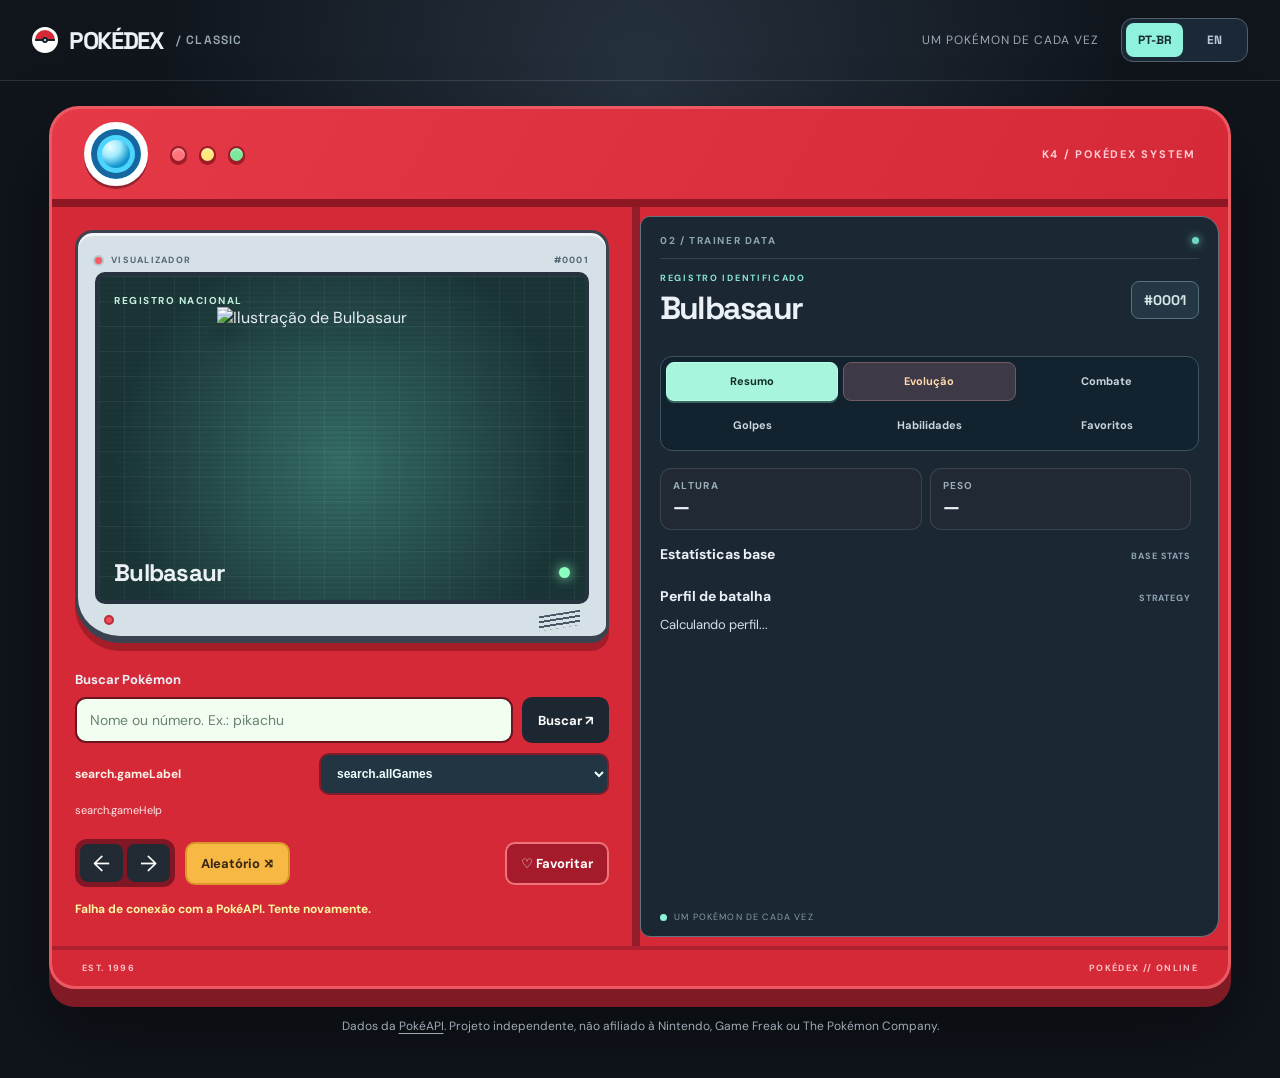
==== commit c8e7aa2a: "ui: replace numeric generation filter with Pokémon game selector grouped by generation" ====
--- a/pokedex/index.html
+++ b/pokedex/index.html
@@ -8,15 +8,15 @@
   <link rel="icon" type="image/png" href="./icon.png">
   <link rel="preconnect" href="https://pokeapi.co">
   <link rel="preconnect" href="https://raw.githubusercontent.com">
-  <link rel="stylesheet" href="./style.css?v=4">
+  <link rel="stylesheet" href="./style.css?v=5">
   <script src="./guide.js?v=3" defer></script>
   <script src="./ability-names.js?v=4" defer></script>
-  <script src="./catalog.js?v=4" defer></script>
-  <script src="./i18n.js?v=4" defer></script>
+  <script src="./catalog.js?v=5" defer></script>
+  <script src="./i18n.js?v=5" defer></script>
   <script src="./enhancements.js?v=4" defer></script>
-  <script src="./script.js?v=4" defer></script>
+  <script src="./script.js?v=5" defer></script>
   <script src="./tabs.js?v=4" defer></script>
-  <script src="./search.js?v=4" defer></script>
+  <script src="./search.js?v=5" defer></script>
   <title>Pokédex — Explore o mundo Pokémon</title>
 </head>
 <body>
@@ -75,21 +75,12 @@
               <button class="btn btn-search" type="submit"><span data-i18n="search.button">Buscar ↗</span></button>
             </div>
             <div class="generation-row">
-              <label for="generation-filter" data-i18n="search.generation">Geração</label>
-              <select id="generation-filter" name="generation" aria-label="Geração">
-                <option value="0" data-i18n="search.genAll">Todas as gerações</option>
-                <option value="1">1ª geração · #001–151</option>
-                <option value="2">2ª geração · #152–251</option>
-                <option value="3">3ª geração · #252–386</option>
-                <option value="4">4ª geração · #387–493</option>
-                <option value="5">5ª geração · #494–649</option>
-                <option value="6">6ª geração · #650–721</option>
-                <option value="7">7ª geração · #722–809</option>
-                <option value="8">8ª geração · #810–905</option>
-                <option value="9">9ª geração · #906–1025</option>
+              <label for="game-filter" data-i18n="search.gameLabel">Jogo</label>
+              <select id="game-filter" name="game" aria-label="Jogo Pokémon" data-i18n-aria="search.gameLabel">
+                <option value="" data-i18n="search.allGames">Todos os jogos</option>
               </select>
             </div>
-            <p id="search-help" class="search-hint" data-i18n="search.help">Digite um nome, número ou escolha uma geração.</p>
+            <p id="search-help" class="search-hint" data-i18n="search.gameHelp">Filtra pela Pokédex regional do jogo (não apenas pela geração de estreia).</p>
             <div id="suggestions" class="suggestions" role="region" aria-label="Sugestões de Pokémon" data-i18n-aria="search.suggest" hidden>
               <p data-i18n="search.similar">Não encontramos esse nome. Você quis dizer:</p>
               <div id="suggestion-list" class="suggestion-list"></div>
--- a/pokedex/style.css
+++ b/pokedex/style.css
@@ -480,3 +480,64 @@
   .tab-panel { animation: none !important; }
   .detail-tab { transition: none !important; }
 }
+
+/* v4: generation filtering and compact instant suggestions. */
+.generation-row {
+  display: flex;
+  align-items: center;
+  justify-content: space-between;
+  gap: 12px;
+  margin-top: 10px;
+}
+.generation-row label {
+  margin: 0;
+  color: #fff3e9;
+  font-size: 12px;
+  font-weight: 700;
+  white-space: nowrap;
+}
+.generation-row select {
+  width: min(100%, 290px);
+  min-width: 0;
+  padding: 11px 33px 11px 12px;
+  border: 2px solid #841b28;
+  border-radius: 10px;
+  background: #223542;
+  color: #f0ffff;
+  font-size: 12px;
+  font-weight: 600;
+  cursor: pointer;
+}
+.generation-row select:focus-visible {
+  outline: 3px solid #ffdb70;
+  outline-offset: 2px;
+}
+.search-form { position: relative; }
+.suggestions {
+  position: relative;
+  z-index: 3;
+  background: #182c36;
+  border: 1px solid #67a69e;
+  box-shadow: 0 8px 18px #0004;
+  max-height: 265px;
+  overflow-y: auto;
+  scrollbar-width: thin;
+}
+.suggestions > p { color: #d6f5e7; font-size: 11px; }
+.suggestion-list { display: grid; grid-template-columns: repeat(2, minmax(0, 1fr)); gap: 6px; }
+.suggestion-button {
+  min-height: 38px;
+  font-size: 11px;
+  text-align: left;
+  overflow-wrap: anywhere;
+  border-color: #42746b;
+}
+#panel-abilities .ability {
+  overflow-wrap: anywhere;
+}
+@media (max-width: 460px) {
+  .generation-row { align-items: stretch; gap: 8px; }
+  .generation-row select { width: 100%; font-size: 11px; }
+  .suggestion-list { grid-template-columns: 1fr; }
+  .generation-row label { align-self: center; }
+}
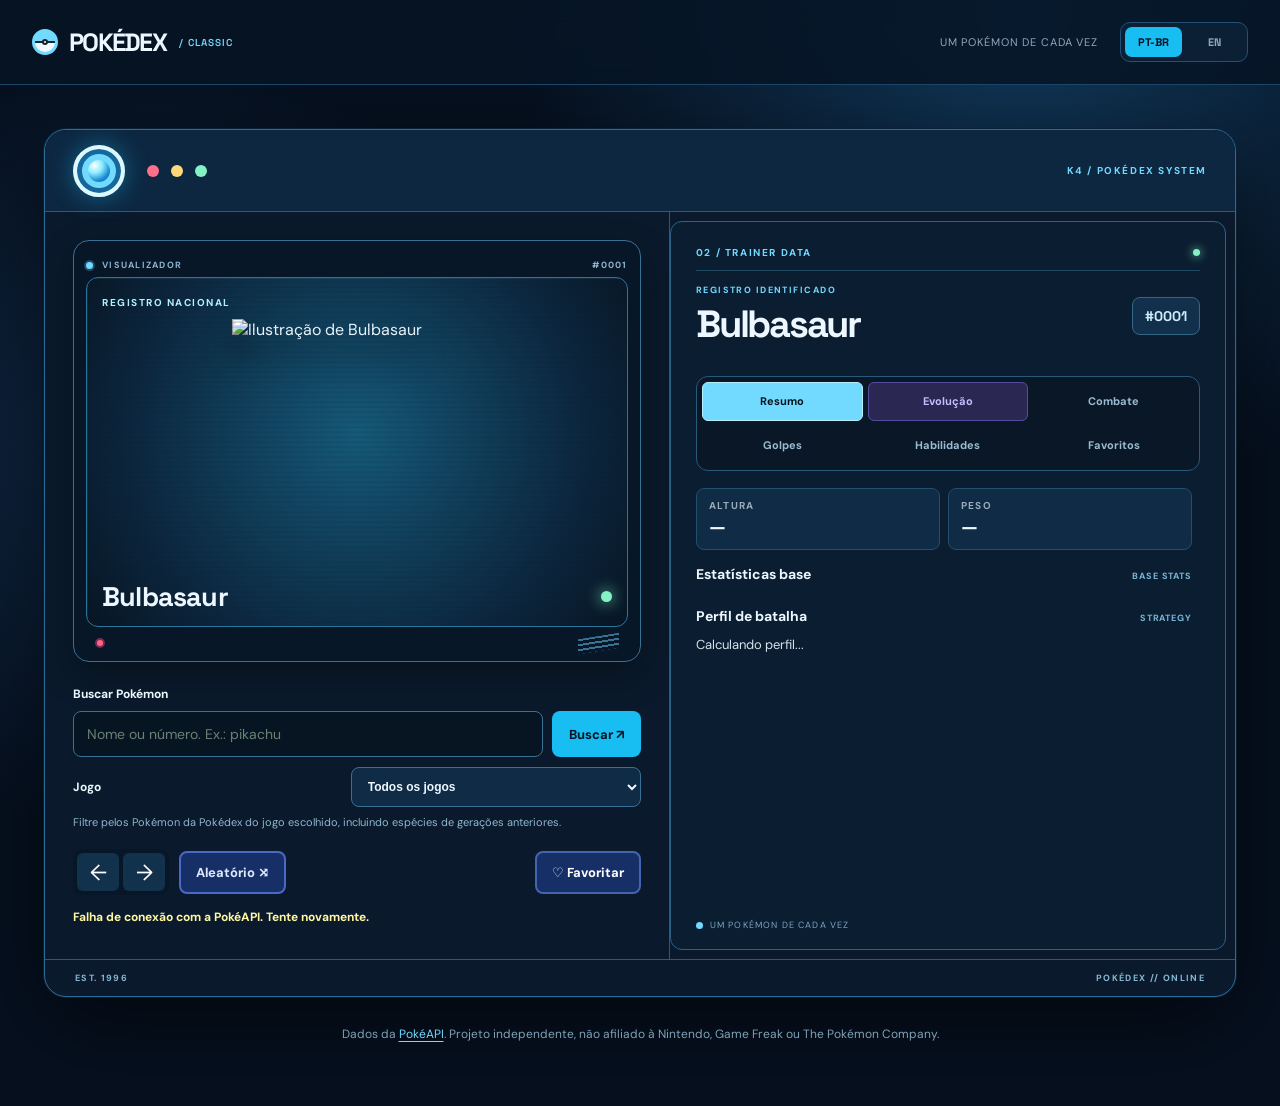
==== commit 0df2f60e: "style: redesign Pokedex interface" ====
--- a/pokedex/index.html
+++ b/pokedex/index.html
@@ -9,6 +9,7 @@
   <link rel="preconnect" href="https://pokeapi.co">
   <link rel="preconnect" href="https://raw.githubusercontent.com">
   <link rel="stylesheet" href="./style.css?v=5">
+  <link rel="stylesheet" href="./style-polish.css?v=1">
   <script src="./guide.js?v=3" defer></script>
   <script src="./ability-names.js?v=4" defer></script>
   <script src="./catalog.js?v=5" defer></script>
--- a/pokedex/style-polish.css
+++ b/pokedex/style-polish.css
@@ -0,0 +1,18 @@
+:root{--bg:#06101f;--bg-soft:#0a1a2d;--panel:#0d2035;--panel-2:#112b45;--ink:#edf7ff;--muted:#8da8bd;--line:#235077;--cyan:#72d9ff;--cyan-strong:#18bdf2;--violet:#9c8cff;--good:#83f2c6;--warning:#ffd27d}
+html{background:var(--bg);scrollbar-color:var(--cyan-strong) var(--bg);scrollbar-width:thin}
+body{min-width:320px;color:var(--ink);background:radial-gradient(circle at 80% 0,#11395b 0,transparent 34%),radial-gradient(circle at 12% 40%,#102a48 0,transparent 30%),var(--bg);font-family:'DM Sans',system-ui,sans-serif}
+body::-webkit-scrollbar{width:10px}body::-webkit-scrollbar-track{background:var(--bg)}body::-webkit-scrollbar-thumb{background:linear-gradient(var(--cyan),#4370e8);border:3px solid var(--bg);border-radius:999px}
+.site-header{max-width:1280px;padding:22px 32px;border-bottom:1px solid #1b4668;background:#061525d9;backdrop-filter:blur(12px);position:relative;z-index:4}
+.brand{font-size:25px;letter-spacing:-.07em}.brand-ball{border-color:var(--cyan);background:linear-gradient(to bottom,var(--cyan) 0 44%,#132536 44% 56%,#effaff 56%)}.brand-edition{color:var(--cyan);font-size:10px}.header-caption{color:var(--muted);font-size:11px}
+.language-switch{display:flex;gap:4px;padding:4px;border:1px solid var(--line);border-radius:10px;background:#0b2035}.language-switch button{border:0;border-radius:7px;padding:8px 11px;background:transparent;color:var(--muted);font-size:11px;font-weight:700}.language-switch button[aria-pressed=true]{background:var(--cyan-strong);color:#041321}
+.page{max-width:1240px;padding:44px 24px 60px}.introduction{max-width:700px;margin:10px auto 38px}.eyebrow{color:var(--cyan);font-size:10px;letter-spacing:.16em}.introduction h1{font-size:clamp(36px,5vw,62px);letter-spacing:-.07em}.introduction h1 span{color:var(--cyan)}.introduction>p:last-child{color:#b3c9da;font-size:16px}
+.pokedex{border:1px solid #2b6b98;border-radius:22px;background:#0a1a2c;box-shadow:0 26px 90px #0008,0 0 0 1px #0d2943;overflow:hidden}
+.device-top{height:82px;padding:15px 28px;border-bottom:1px solid #245b83;background:#0d2741}.lens{width:52px;height:52px;border:4px solid #dff8ff;box-shadow:0 0 24px #16c9ff66,inset 0 0 0 5px #17689a;background:var(--cyan)}.lens span{width:22px;height:22px;background:radial-gradient(circle at 30% 25%,#fff,#8ceaff 35%,#1487cc 70%)}.signal{width:12px;height:12px;border:0;box-shadow:none}.signal-red{background:#ff6e8b}.signal-yellow{background:#ffd978}.signal-green{background:var(--good)}.device-label{color:var(--cyan);font-size:10px}
+.device-body{grid-template-columns:minmax(0,1.05fr) minmax(0,.95fr)}.left-panel{padding:28px;border-right:1px solid #245b83}.screen-frame{padding:12px;border:1px solid #397095;border-bottom:1px solid #397095;border-radius:16px;background:#081727;box-shadow:0 14px 35px #0005}.screen-top{color:#8cb4cd}.camera-dot{background:var(--cyan);box-shadow:0 0 0 2px #1b4967}.screen{min-height:350px;border:1px solid #2b759b;border-radius:12px;background:radial-gradient(circle at 50% 45%,#155979,#0c263e 68%,#071523)}.screen::before{background:linear-gradient(#72d9ff14 1px,transparent 1px),linear-gradient(90deg,#72d9ff14 1px,transparent 1px)}.screen-tag{color:#b2f1ff}.pokemon-image{filter:drop-shadow(0 18px 14px #0009)}.screen-bottom h2{font-size:27px}.screen-indicator{background:var(--good);box-shadow:0 0 15px var(--good)}.screen-led{background:#ff6580;border-color:#792a52}.speaker{background:repeating-linear-gradient(to bottom,#3a7292 0 2px,transparent 2px 5px)}
+.search-form{margin-top:24px}.search-form label{color:var(--ink);font-size:12px}.search-row input{border:1px solid #397095;border-radius:8px;background:#071523;color:var(--ink);padding:13px}.search-row input:focus{border-color:var(--cyan);box-shadow:0 0 0 3px #72d9ff22}.btn{border-radius:8px;padding:11px 15px}.btn-search{background:var(--cyan-strong);color:#041321}.btn-search:hover{background:#8ee7ff}.search-hint{color:#8fb7cf}.generation-row select{border:1px solid #397095;border-radius:8px;background:#102b45;color:var(--ink)}.suggestions{background:#0e2941;border-color:#34799f;box-shadow:0 15px 30px #0007}.suggestion-button{border-color:#357493;background:#123653;color:var(--ink)}
+.controls{margin-top:20px}.directional{padding:4px;border-radius:9px;background:#071727}.arrow-button{width:42px;height:38px;border-radius:6px;background:#12314c}.arrow-button:hover:not(:disabled){background:#1c5577}.btn-ghost{background:#172f67;color:#dfe8ff;border-color:#4969c9}.btn-favorite{background:#172f67;border-color:#4464ae}.status{color:var(--good)}
+.right-panel{margin:9px 9px 9px 0;padding:24px 25px 18px;border:1px solid #2b6388;border-radius:12px;background:#0b1d31}.panel-heading{border-bottom:1px solid #214966}.panel-number{color:var(--cyan);font-size:10px}.panel-dot{background:var(--good);box-shadow:0 0 10px var(--good)}.details-heading h2{font-size:clamp(25px,3vw,38px)}.details-heading .eyebrow{color:var(--cyan)}.number-badge{border-color:#356887;border-radius:8px;background:#12304b;color:#cceeff}.types{gap:7px}.type{border-radius:7px;padding:6px 10px;background:#25465e}.type-grass{background:#17675b}.type-water{background:#1f5b91}.type-fire{background:#8c4551}.type-electric{background:#826727}
+.measurements>div{border:1px solid #234e6e;border-radius:8px;background:#102b45}.measurements strong{font-size:25px}.section-heading{border:0}.section-heading>span{color:#79b8d7}.stats{gap:10px}.stat-track{background:#16354f}.stat-fill{background:linear-gradient(90deg,#32c4e9,#8b9cff)}.detail-tabs{background:#0a1727;border-color:#285a7b}.detail-tab{border-radius:6px;color:#9bbbd0}.detail-tab:hover{background:#153b5b}.detail-tab[aria-selected=true]{background:var(--cyan);border-color:#b5efff;color:#041321;box-shadow:none}.detail-tab-highlight:not([aria-selected=true]){background:#2a2852;color:#c4beff;border-color:#534da0}.tab-viewport{scrollbar-color:#3d86ae transparent}.guide-pill{border-color:#316987;background:#123957}.guide-pill-resist{background:#15564f;border-color:#318a7b}.guide-pill-weak{background:#613746;border-color:#9b5268}.ability,.favorite-chip,.encounter-area{border-color:#2b6385;background:#11304a}.panel-shortcut{color:#7ca5be}.shortcut-dot{background:var(--cyan)}.device-bottom{border-top:1px solid #245b83;color:#86b9d3}.footer{color:#7fa2b8}.footer a{color:var(--cyan)}
+.intro-overlay{background:radial-gradient(circle at center,#123d5b 0%,#050d19 75%)}
+@media (max-width:820px){.device-body{grid-template-columns:1fr}.left-panel{border-right:0;border-bottom:1px solid #245b83}.right-panel{margin:9px}.screen{min-height:320px}}
+@media (max-width:480px){.site-header{padding:16px 18px}.page{padding:28px 12px 40px}.introduction{margin-bottom:28px}.introduction>p:last-child{font-size:14px}.pokedex{border-radius:16px}.device-top{height:72px;padding:10px 18px}.lens{width:46px;height:46px}.left-panel{padding:18px 14px 24px}.screen{min-height:275px}.right-panel{padding:18px 14px}.detail-tab{font-size:10px}}
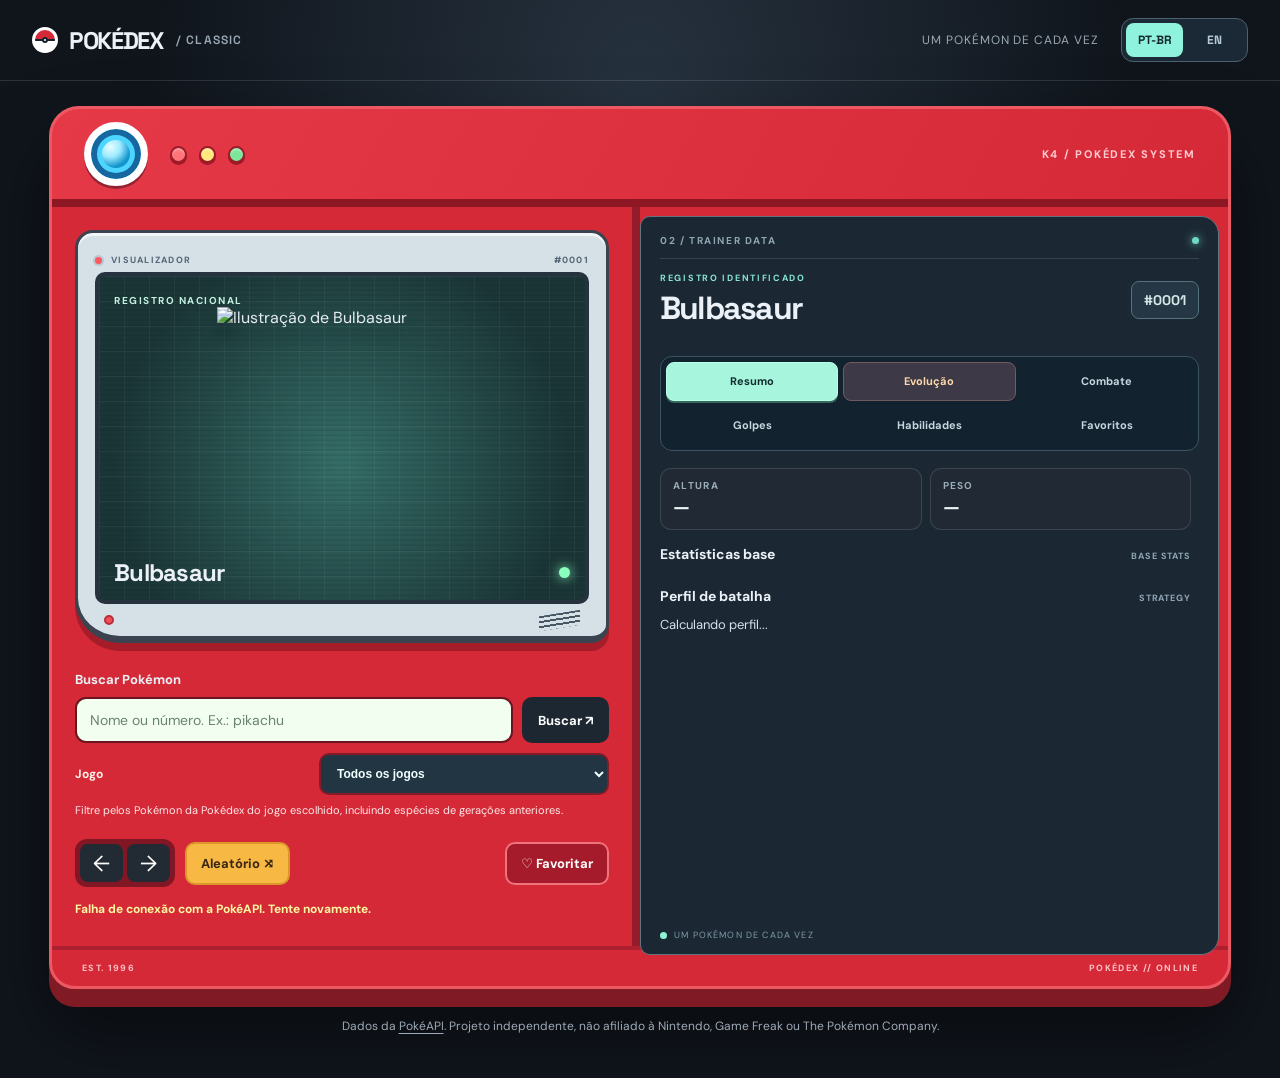
==== commit 5aa8545a: "style: restore classic Pokedex colors" ====
--- a/pokedex/index.html
+++ b/pokedex/index.html
@@ -9,7 +9,7 @@
   <link rel="preconnect" href="https://pokeapi.co">
   <link rel="preconnect" href="https://raw.githubusercontent.com">
   <link rel="stylesheet" href="./style.css?v=5">
-  <link rel="stylesheet" href="./style-polish.css?v=1">
+  <link rel="stylesheet" href="./layout-fixes.css?v=1">
   <script src="./guide.js?v=3" defer></script>
   <script src="./ability-names.js?v=4" defer></script>
   <script src="./catalog.js?v=5" defer></script>
--- a/pokedex/layout-fixes.css
+++ b/pokedex/layout-fixes.css
@@ -0,0 +1,6 @@
+/* Ajustes estruturais preservados após o retorno da paleta clássica. */
+.device-body{align-items:stretch}
+.right-panel{height:auto;min-height:100%;display:flex;flex-direction:column}
+.tab-viewport{min-height:0;max-height:none;overflow:visible}
+.panel-shortcut{margin-top:20px}
+@media (max-width:820px){.device-body{grid-template-columns:1fr}.left-panel{border-right:0}.right-panel{margin:0 9px 9px;min-height:0}.tab-viewport{overflow:visible}}
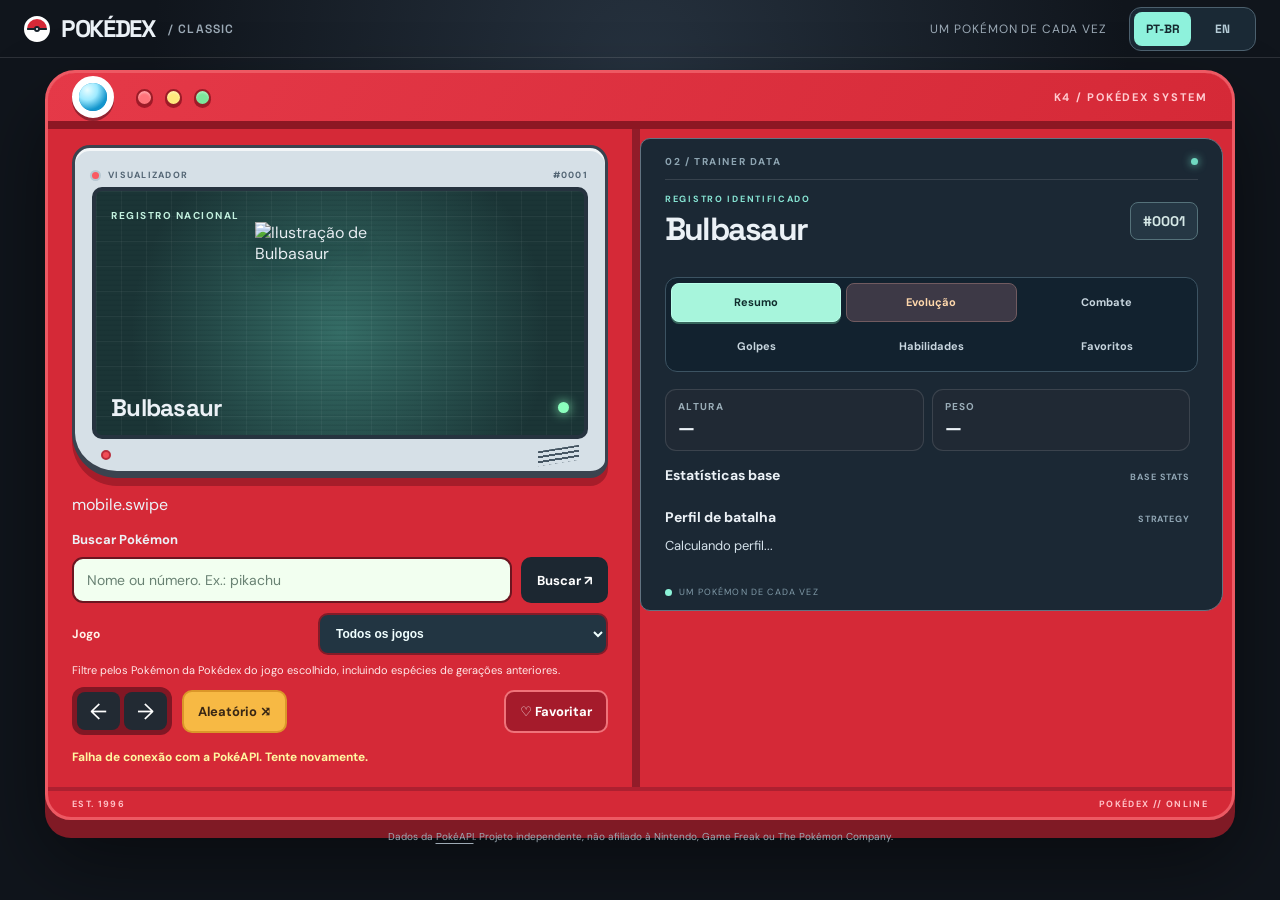
==== commit 9ad3606d: "feat: add Android touch shortcuts, install metadata and mobile layout wiring" ====
--- a/pokedex/index.html
+++ b/pokedex/index.html
@@ -2,14 +2,18 @@
 <html lang="pt-BR">
 <head>
   <meta charset="utf-8">
-  <meta name="viewport" content="width=device-width, initial-scale=1">
+  <meta name="viewport" content="width=device-width, initial-scale=1, viewport-fit=cover">
   <meta name="theme-color" content="#d52937">
+  <meta name="application-name" content="K4 Pokédex">
+  <meta name="mobile-web-app-capable" content="yes">
+  <link rel="manifest" href="./manifest.webmanifest">
   <meta name="description" content="Explore Pokémon por nome ou número nesta Pokédex interativa. Veja tipos, atributos, habilidades e salve seus favoritos.">
   <link rel="icon" type="image/png" href="./icon.png">
   <link rel="preconnect" href="https://pokeapi.co">
   <link rel="preconnect" href="https://raw.githubusercontent.com">
   <link rel="stylesheet" href="./style.css?v=5">
   <link rel="stylesheet" href="./layout-fixes.css?v=1">
+  <link rel="stylesheet" href="./android.css?v=1">
   <script src="./guide.js?v=3" defer></script>
   <script src="./ability-names.js?v=4" defer></script>
   <script src="./catalog.js?v=5" defer></script>
@@ -18,6 +22,7 @@
   <script src="./script.js?v=5" defer></script>
   <script src="./tabs.js?v=4" defer></script>
   <script src="./search.js?v=5" defer></script>
+  <script src="./android.js?v=1" defer></script>
   <title>Pokédex — Explore o mundo Pokémon</title>
 </head>
 <body>
@@ -69,6 +74,7 @@
             <div class="screen-footer"><span class="screen-led" aria-hidden="true"></span><span class="speaker" aria-hidden="true"></span></div>
           </div>
 
+          <p class="mobile-swipe-hint" data-i18n="mobile.swipe">Deslize na imagem para trocar de Pokémon.</p>
           <form id="search-form" class="search-form" role="search">
             <label for="pokemon-search" data-i18n="search.label">Buscar Pokémon</label>
             <div class="search-row">
@@ -96,10 +102,14 @@
             <button id="random" class="btn btn-ghost" type="button"><span data-i18n="controls.random">Aleatório ⤨</span></button>
             <button id="favorite" class="btn btn-favorite" type="button" aria-pressed="false" aria-label="Adicionar Pokémon aos favoritos"><span aria-hidden="true">♡</span> Favoritar</button>
           </div>
+          <div class="mobile-actions">
+            <a class="mobile-jump" href="#details-screen" data-i18n="mobile.details">Ver dados e evolução ↓</a>
+            <button id="install-app" class="install-button" type="button" hidden data-i18n="mobile.install">Instalar no celular</button>
+          </div>
           <p id="status" class="status" role="status" aria-live="polite" data-i18n="status.initial">Preparando sua Pokédex...</p>
         </section>
 
-        <section class="right-panel" aria-label="Informações do Pokémon">
+        <section id="details-screen" class="right-panel" aria-label="Informações do Pokémon">
           <div class="panel-heading">
             <span class="panel-number">02 / TRAINER DATA</span>
             <span class="panel-dot" aria-hidden="true"></span>
@@ -175,6 +185,7 @@
             </section>
           </div>
           <div class="panel-shortcut"><span class="shortcut-dot" aria-hidden="true"></span><span data-i18n="header.caption">Um Pokémon de cada vez</span></div>
+          <a class="mobile-back" href="#search-form" data-i18n="mobile.back">Voltar à pesquisa ↑</a>
         </section>
       </div>
       <div class="device-bottom" aria-hidden="true"><span>EST. 1996</span><span data-i18n="footer.built">POKÉDEX // ONLINE</span></div>
--- a/pokedex/layout-fixes.css
+++ b/pokedex/layout-fixes.css
@@ -1,6 +1,62 @@
 /* Ajustes estruturais preservados após o retorno da paleta clássica. */
 .device-body{align-items:stretch}
-.right-panel{height:auto;min-height:100%;display:flex;flex-direction:column}
-.tab-viewport{min-height:0;max-height:none;overflow:visible}
+.right-panel{height:auto;min-height:0;display:flex;flex-direction:column;align-self:start}
+.tab-viewport{min-height:0;max-height:none!important;height:auto;overflow:visible!important;flex:0 0 auto}
+.tab-panel{height:auto;overflow:visible}
 .panel-shortcut{margin-top:20px}
-@media (max-width:820px){.device-body{grid-template-columns:1fr}.left-panel{border-right:0}.right-panel{margin:0 9px 9px;min-height:0}.tab-viewport{overflow:visible}}
+@media (max-width:820px){.device-body{grid-template-columns:1fr}.left-panel{border-right:0;border-bottom:1px solid #921c29}.right-panel{margin:0 9px 9px;min-height:0}.tab-viewport{overflow:visible}}
+
+/* Compacta a experiência desktop para caber na viewport sem rolagem da página. */
+@media (min-width:821px){
+  html,body{height:100%;overflow:hidden}
+  .site-header{height:58px;padding:12px 24px}
+  .page{padding:12px 20px 14px}
+  .introduction{margin:0 auto 10px}
+  .introduction h1{font-size:clamp(30px,4vw,42px);margin-bottom:5px}
+  .introduction>p:last-child{font-size:12px}
+  .device-top{height:56px;padding:8px 24px}
+  .lens{width:42px;height:42px}
+  .left-panel{padding:16px 24px}
+  .screen{min-height:210px}
+  .pokemon-image{width:170px;height:170px}
+  .search-form{margin-top:12px}
+  .controls{margin-top:10px}
+  .right-panel{padding:16px 24px 12px}
+  .panel-shortcut{margin-top:10px}
+  .device-bottom{padding:7px 24px}
+  .footer{margin-top:8px;font-size:10px}
+}
+
+@media (min-width:821px) and (max-height:820px){
+  .site-header{height:50px;padding:9px 20px}
+  .page{padding-top:6px}
+  .introduction{margin-bottom:6px}
+  .introduction h1{font-size:28px}
+  .introduction>p:last-child{display:none}
+  .device-top{height:48px}
+  .left-panel{padding-top:11px;padding-bottom:11px}
+  .screen{min-height:175px}
+  .pokemon-image{width:140px;height:140px}
+  .right-panel{padding-top:11px;padding-bottom:9px}
+  .footer{display:none}
+}
+
+/* Em alturas menores, reduz o conjunto inteiro para manter todos os blocos visíveis. */
+@media (min-width:821px) and (max-height:760px){
+  .site-header{height:44px;padding:7px 18px}
+  .page{padding:4px 16px 8px;zoom:.82}
+  .introduction{margin-bottom:4px}
+  .introduction h1{font-size:25px;margin-bottom:3px}
+  .device-top{height:42px;padding:6px 18px}
+  .lens{width:36px;height:36px}
+  .left-panel{padding:8px 18px}
+  .screen{min-height:145px}
+  .pokemon-image{width:112px;height:112px}
+  .search-form{margin-top:8px}
+  .controls{margin-top:6px}
+  .right-panel{padding:8px 18px 7px}
+  .panel-shortcut{margin-top:6px}
+  .device-bottom{padding:5px 18px}
+}
+
+@media (max-width:820px){html,body{overflow-x:hidden;overflow-y:auto}}
--- a/pokedex/android.css
+++ b/pokedex/android.css
@@ -0,0 +1,243 @@
+/* Android / mobile-first overrides.
+ * Loaded AFTER layout-fixes.css so desktop behavior stays unchanged.
+ * The full document scrolls naturally; the virtual keyboard never covers a fixed panel.
+ */
+:root { --tap-height: 48px; }
+button, select, input { -webkit-tap-highlight-color: transparent; }
+button, a, select { touch-action: manipulation; }
+.mobile-jump, .mobile-back { display: none; }
+.install-button {
+  min-height: 36px;
+  padding: 7px 12px;
+  border: 1px solid rgba(158, 255, 224, .7);
+  border-radius: 9px;
+  background: #194639;
+  color: #c9fff0;
+  font-size: 12px;
+  font-weight: 700;
+}
+.install-button:hover { background: #236451; }
+.install-button[hidden] { display: none !important; }
+
+@media (max-width: 820px) {
+  html {
+    scroll-behavior: smooth;
+    scroll-padding-top: 14px;
+    -webkit-text-size-adjust: 100%;
+  }
+  html, body {
+    width: 100%;
+    min-width: 0;
+    max-width: 100%;
+    height: auto;
+    overflow-x: clip;
+    overflow-y: auto;
+    overscroll-behavior-y: auto;
+  }
+  body { padding-bottom: env(safe-area-inset-bottom, 0px); }
+  .site-header {
+    width: 100%;
+    padding: 12px max(13px, env(safe-area-inset-right, 0px))
+      12px max(13px, env(safe-area-inset-left, 0px));
+    gap: 8px;
+  }
+  .brand { min-width: 0; gap: 7px; font-size: clamp(18px, 4.7vw, 23px); }
+  .brand-ball { width: 23px; height: 23px; flex: none; }
+  .brand-ball::after { inset: 6px; }
+  .header-actions { margin-left: auto; gap: 8px; flex-shrink: 0; }
+  .header-caption { display: none; }
+  .language-switch { gap: 2px; padding: 3px; }
+  .language-switch button { min-height: 36px; min-width: 44px; padding: 7px; font-size: 11px; }
+  .page {
+    width: 100%;
+    max-width: 680px;
+    padding: 14px max(10px, env(safe-area-inset-right, 0px))
+      22px max(10px, env(safe-area-inset-left, 0px));
+  }
+  .pokedex {
+    width: 100%;
+    border-width: 2px;
+    border-radius: 19px;
+    box-shadow: 0 8px 0 #801a25, 0 16px 40px rgba(0,0,0,.35);
+  }
+  .device-top { height: 63px; padding: 8px 16px; border-bottom-width: 5px; gap: 8px; }
+  .lens { width: 47px; height: 47px; border-width: 5px; margin-right: 4px; }
+  .lens span { width: 22px; height: 22px; }
+  .signal { width: 12px; height: 12px; }
+  .device-label { font-size: 9px; letter-spacing: .08em; }
+  .device-body { display: flex; flex-direction: column; }
+  .left-panel {
+    width: 100%;
+    padding: 15px 14px 12px;
+    border-right: none;
+    border-bottom: 5px solid #8c1521;
+  }
+  .screen-frame {
+    padding: 11px 11px 7px;
+    border-radius: 15px 15px 15px 32px;
+    border-bottom-width: 5px;
+  }
+  .screen-top { height: 18px; font-size: 9px; }
+  .screen {
+    min-height: 225px;
+    padding: 10px 12px 10px;
+  }
+  .pokemon-image {
+    width: min(195px, 56vw);
+    height: min(195px, 56vw);
+    max-width: 85%;
+  }
+  .artwork-fallback { min-height: 185px; }
+  .screen-bottom h2 { font-size: clamp(21px, 6vw, 26px); }
+  .screen-footer { height: 16px; padding-top: 6px; }
+  .search-form { margin-top: 16px; }
+  .search-form > label { font-size: 13px; margin-bottom: 7px; }
+  .search-row { display: flex; gap: 7px; }
+  .search-row input {
+    min-height: var(--tap-height);
+    min-width: 0;
+    flex: 1;
+    padding: 11px 12px;
+    border-radius: 10px;
+    font-size: 16px; /* avoid automatic keyboard zoom in Chrome Android */
+  }
+  .search-row .btn-search {
+    min-height: var(--tap-height);
+    padding: 10px 13px;
+    flex: none;
+    font-size: 13px;
+    border-radius: 10px;
+  }
+  .generation-row { gap: 9px; margin-top: 10px; }
+  .generation-row label { font-size: 12px; }
+  .generation-row select {
+    min-height: var(--tap-height);
+    font-size: 16px;
+    width: min(75%, 380px);
+    padding-left: 11px;
+    padding-right: 25px;
+  }
+  .search-hint { font-size: 11px; margin-top: 7px; line-height: 1.45; }
+  .suggestions { max-height: min(39svh, 280px); }
+  .suggestion-list { grid-template-columns: repeat(2, minmax(0, 1fr)); }
+  .suggestion-button { min-height: var(--tap-height); padding: 9px 10px; }
+  .controls { display: flex; flex-wrap: wrap; gap: 8px; margin-top: 14px; }
+  .directional {
+    display: grid;
+    grid-template-columns: 1fr 1fr;
+    align-items: stretch;
+    min-height: var(--tap-height);
+    padding: 4px;
+    flex: 1 1 95px;
+  }
+  .arrow-button { width: 100%; height: 100%; min-height: 42px; font-size: 22px; }
+  .controls > .btn {
+    flex: 1 1 103px;
+    margin: 0;
+    padding: 10px 8px;
+    min-height: 52px;
+    font-size: 12px;
+    white-space: nowrap;
+  }
+  .mobile-jump, .mobile-back {
+    display: flex;
+    align-items: center;
+    justify-content: center;
+    min-height: 45px;
+    margin-top: 11px;
+    padding: 8px 14px;
+    border: 1px solid rgba(232,255,255,.5);
+    border-radius: 9px;
+    color: #fffaf7;
+    background: rgba(26,33,44,.24);
+    font-size: 13px;
+    font-weight: 700;
+    text-decoration: none;
+    text-align: center;
+  }
+  .mobile-jump:active, .mobile-back:active { background: rgba(0,0,0,.4); }
+  .status { min-height: 19px; margin-top: 10px; line-height: 1.45; }
+  .right-panel {
+    display: flex;
+    flex-direction: column;
+    width: auto;
+    margin: 9px 9px 10px;
+    padding: 14px 14px 15px;
+    border-radius: 12px;
+    height: auto;
+    min-height: 0;
+    align-self: stretch;
+  }
+  .panel-heading { padding-bottom: 8px; }
+  .details-heading { margin-top: 11px; }
+  .details-heading h2 { font-size: clamp(22px, 6vw, 29px); }
+  .detail-tabs {
+    display: grid;
+    grid-template-columns: repeat(3, minmax(0, 1fr));
+    gap: 5px;
+    margin: 13px 0 11px;
+    padding: 4px;
+  }
+  .detail-tab {
+    min-height: 48px;
+    font-size: 12px;
+    padding: 8px 4px;
+    touch-action: manipulation;
+  }
+  .tab-viewport {
+    min-height: 0 !important;
+    max-height: none !important;
+    height: auto !important;
+    flex: 0 0 auto !important;
+    overflow: visible !important;
+    padding: 0 0 6px;
+  }
+  .tab-panel { min-height: 120px; }
+  .tab-panel[hidden] { display: none !important; }
+  .panel-shortcut { display: none; }
+  #panel-summary .measurements { margin: 5px 0 13px; }
+  .version-control select {
+    min-height: var(--tap-height);
+    font-size: 16px;
+  }
+  .evolution-stage button, .favorite-chip, .text-button { min-height: 44px; }
+  .evolution-stage button { font-size: 13px; }
+  .mobile-back {
+    margin: 14px 0 0;
+    color: #bff9eb;
+    border-color: #435f68;
+    background: rgba(29,64,70,.5);
+  }
+  .device-bottom { padding: 11px 16px; letter-spacing: .08em; }
+  .footer { margin: 21px auto 0; padding: 0 8px; line-height: 1.7; }
+}
+@media (max-width: 400px) {
+  .page { padding-left: 7px; padding-right: 7px; }
+  .left-panel { padding-left: 11px; padding-right: 11px; }
+  .right-panel { padding-left: 11px; padding-right: 11px; margin-left: 7px; margin-right: 7px; }
+  .brand { font-size: 18px; }
+  .device-label { display: none; }
+  .screen { min-height: 207px; }
+  .pokemon-image { width: min(178px, 53vw); height: min(178px, 53vw); }
+  .controls > .btn { flex-basis: 94px; }
+  .suggestion-list { grid-template-columns: 1fr; }
+  .generation-row select { width: 77%; font-size: 15px; }
+  .detail-tab { font-size: 11px; }
+}
+@media (max-width: 360px) {
+  .language-switch button { min-width: 40px; padding-inline: 5px; }
+  .brand-edition { display: none; }
+  .screen-top { font-size: 8px; }
+  .search-row .btn-search { padding-inline: 10px; }
+}
+@media (min-width: 500px) and (max-width: 820px) and (orientation: landscape) {
+  .page { max-width: 100%; padding-top: 8px; }
+  .left-panel { padding-inline: 18px; }
+  .screen-frame { max-width: 500px; margin-inline: auto; }
+  .right-panel { padding-inline: 20px; }
+  .detail-tabs { grid-template-columns: repeat(6, minmax(0, 1fr)); }
+}
+/* Avoid moving controls and overlays for users who request reduced motion. */
+@media (prefers-reduced-motion: reduce) {
+  .mobile-jump, .mobile-back { scroll-behavior: auto; }
+}
